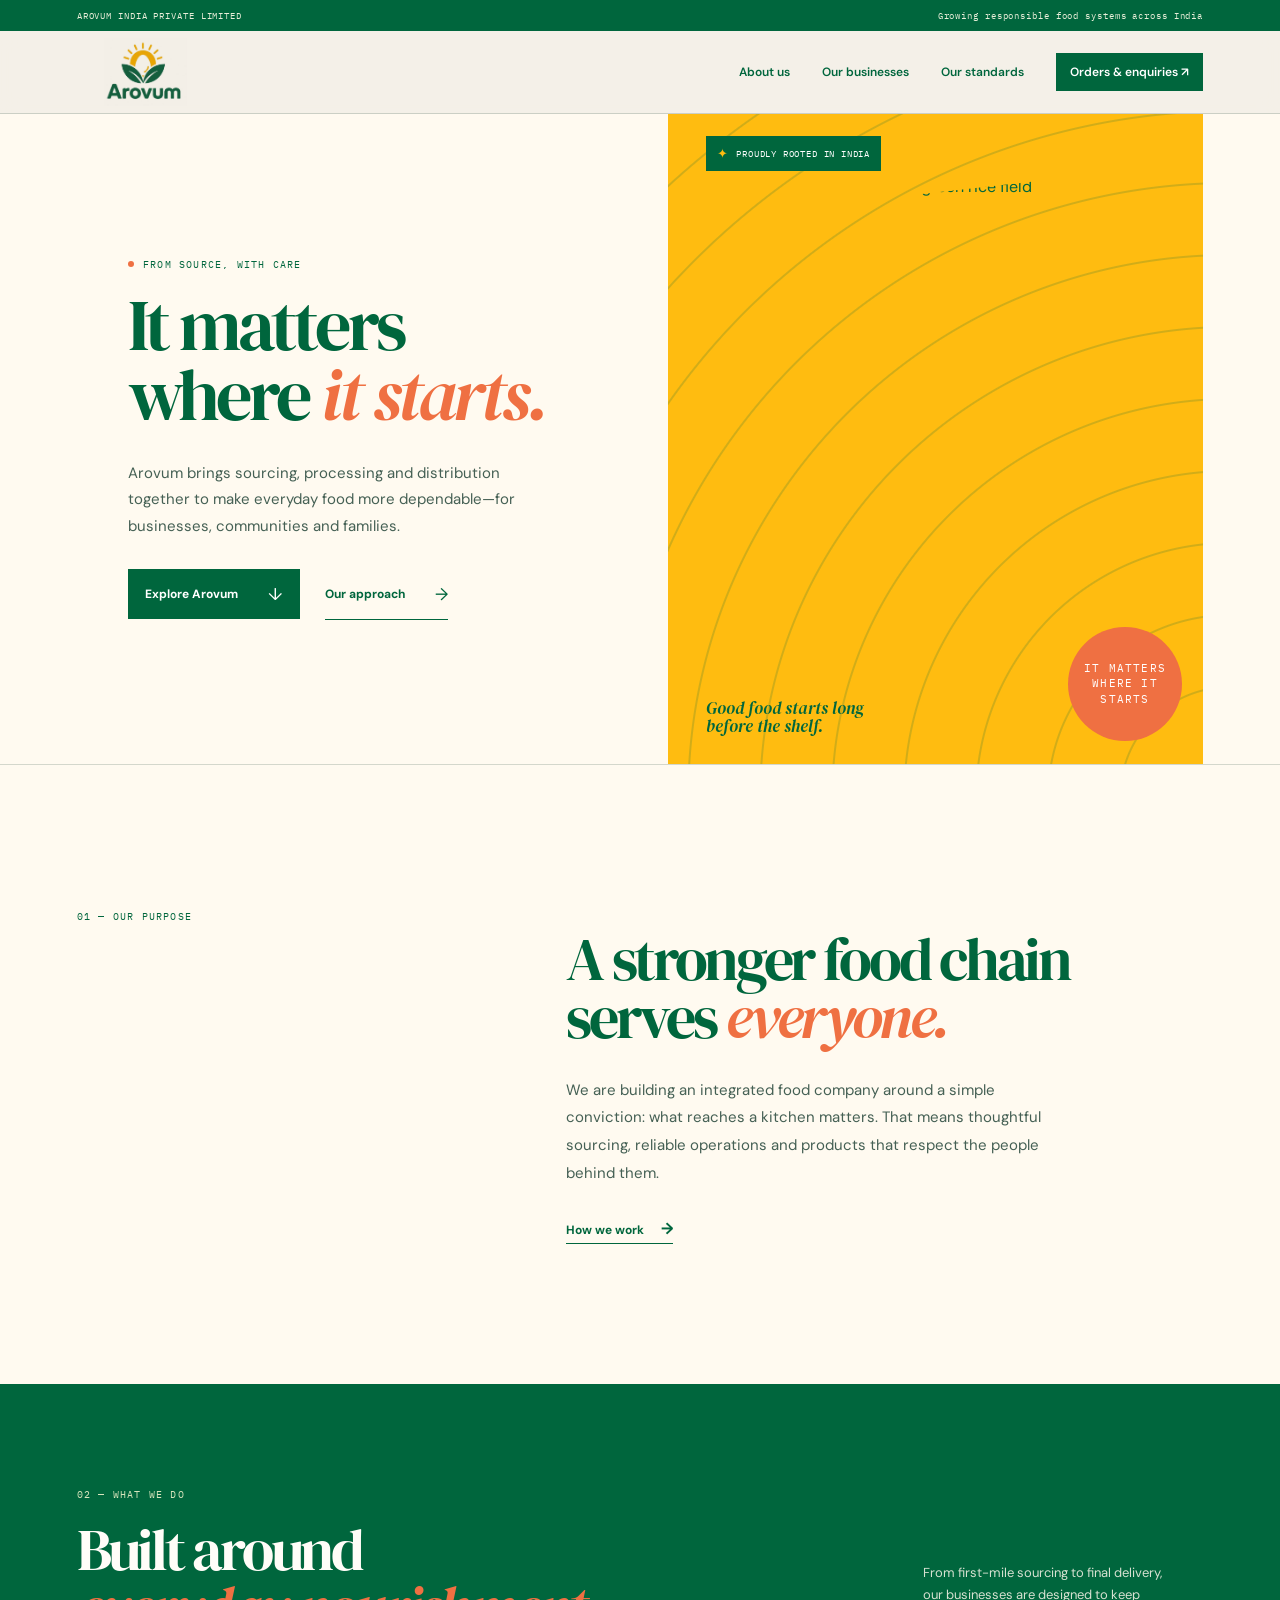
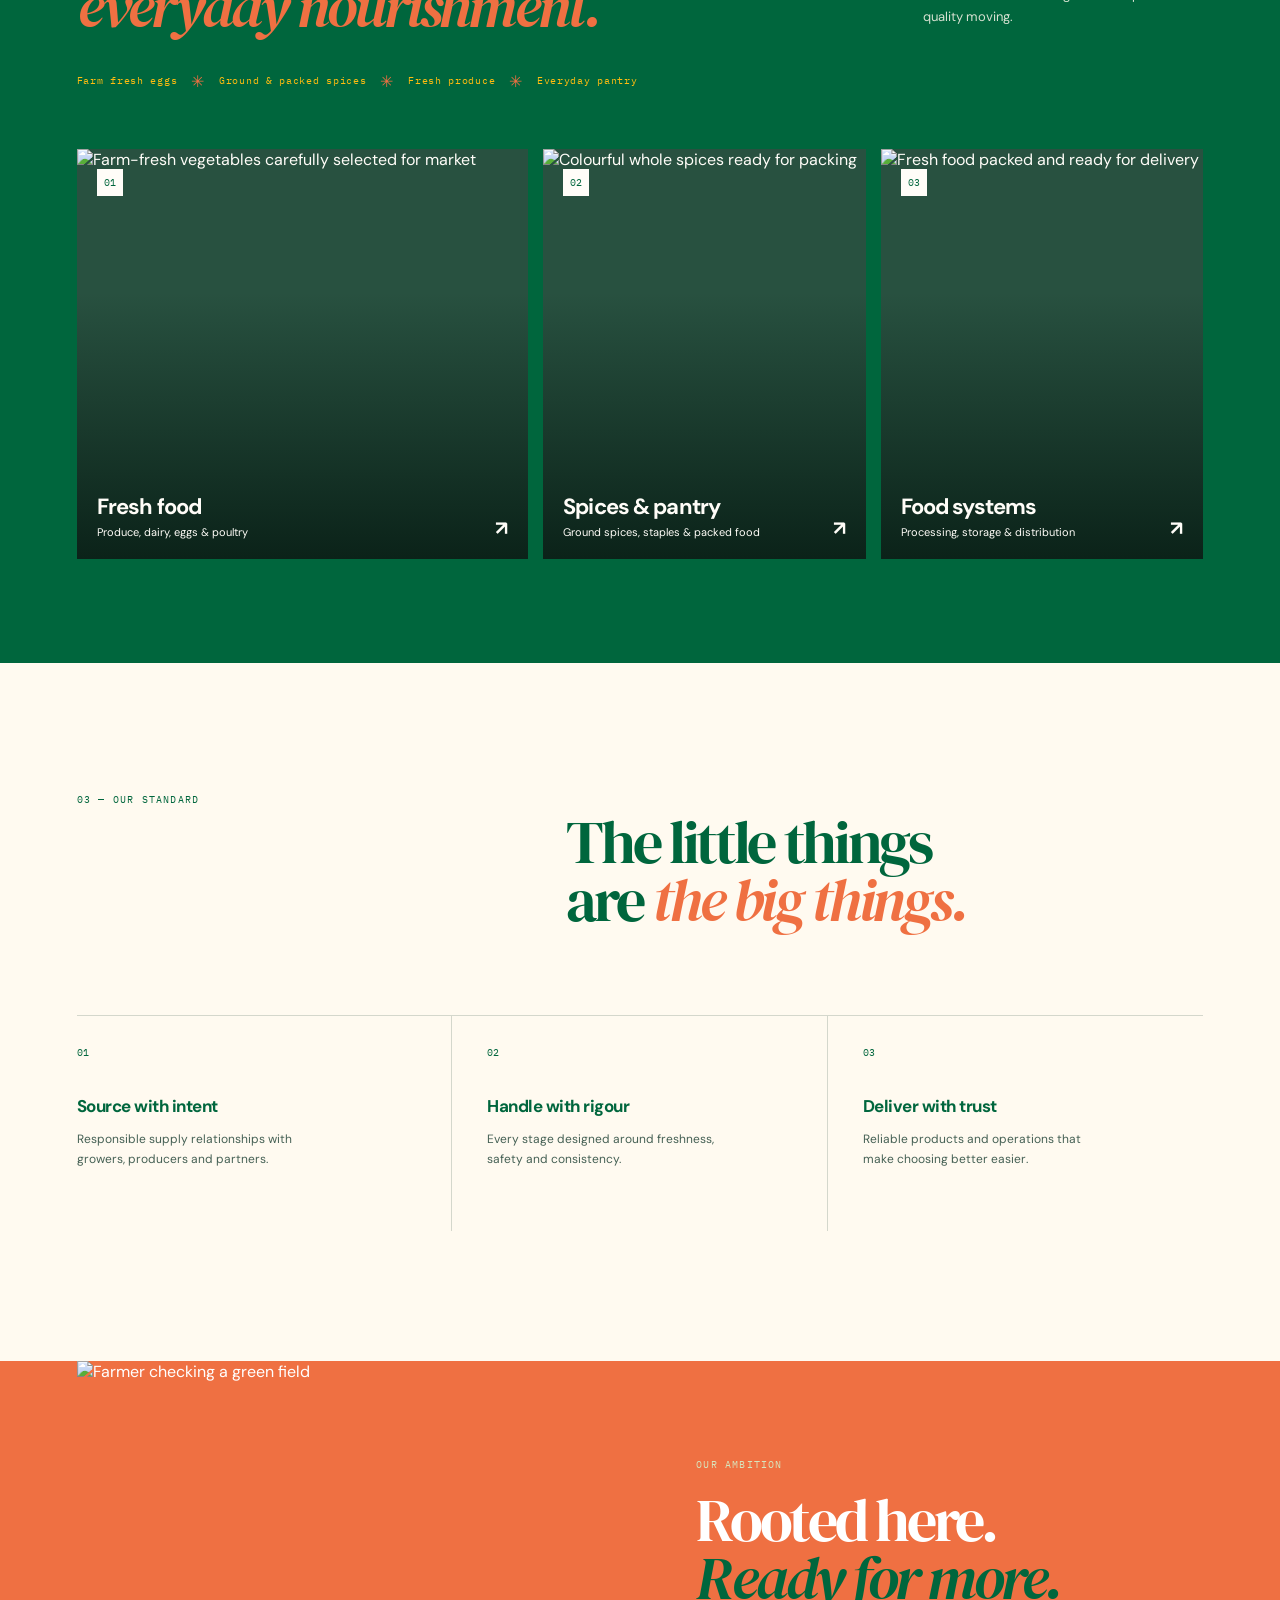
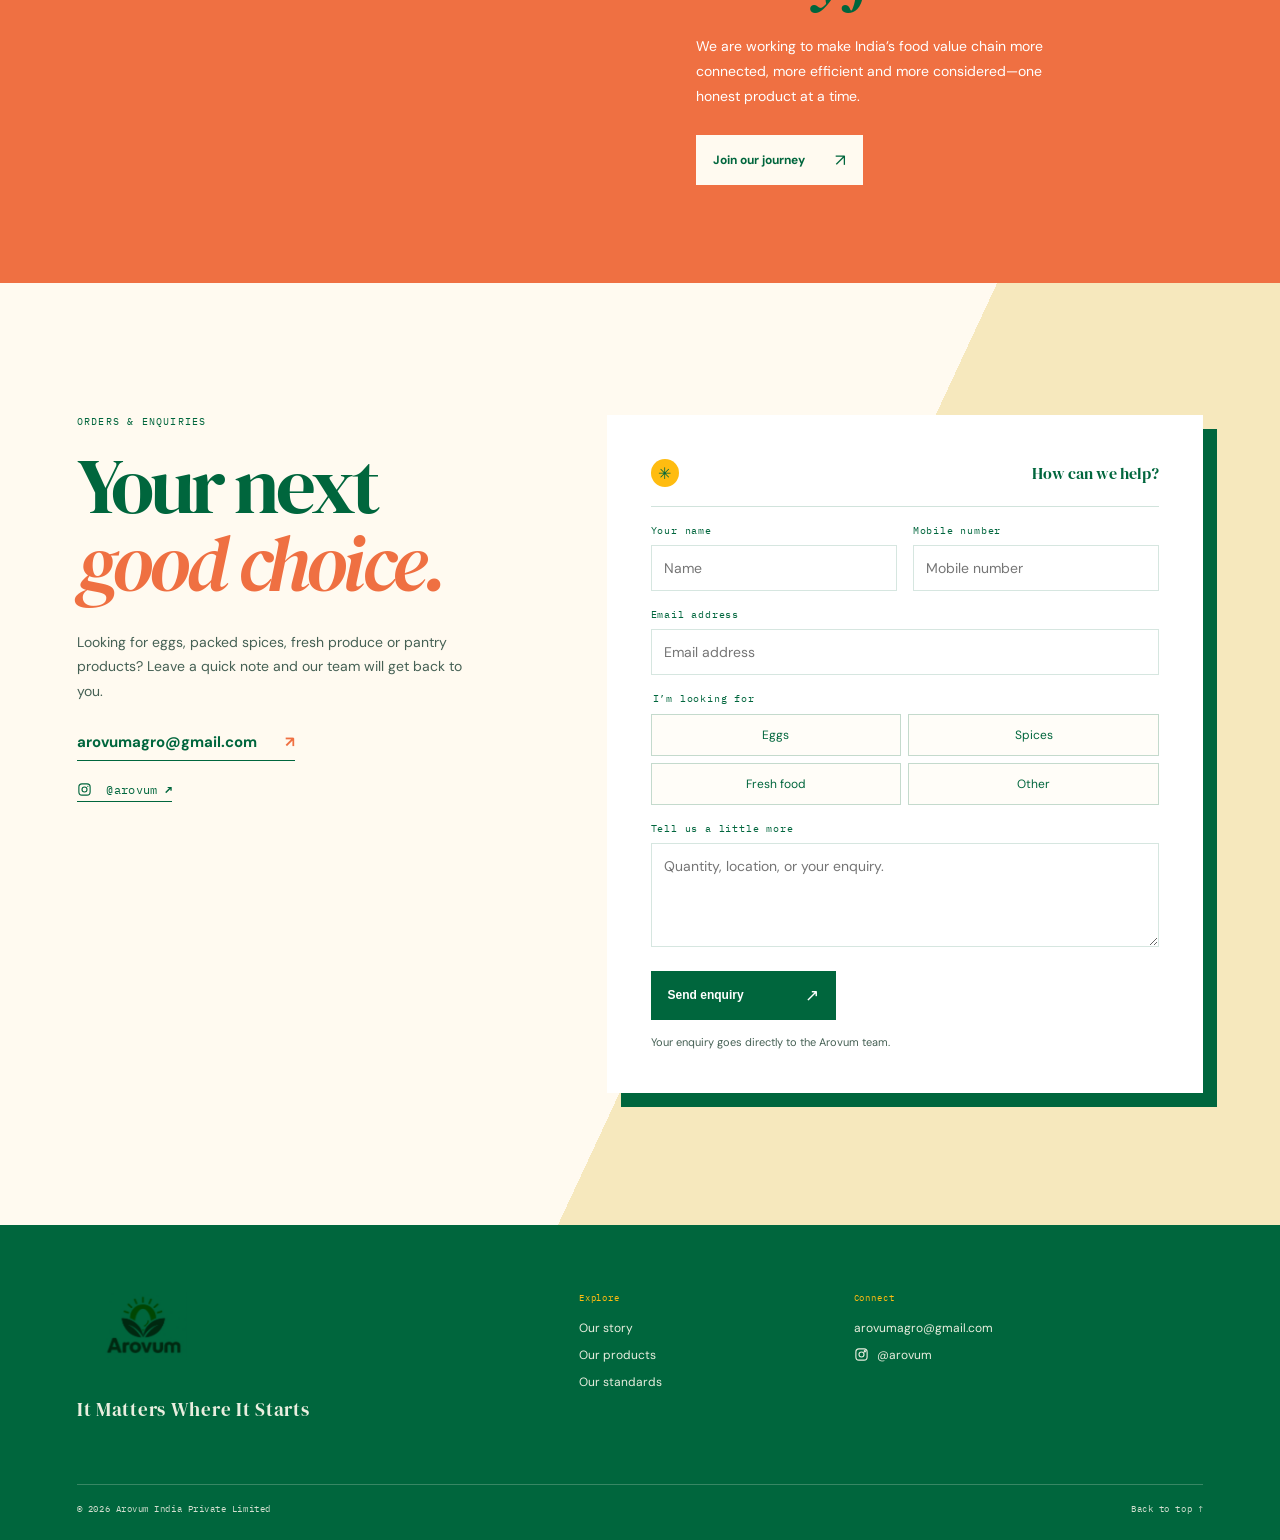
==== index.html @ 87e49982 "first commit -- new chnages" ====
<!doctype html>
<html lang="en">
<head>
  <meta charset="UTF-8" />
  <meta name="viewport" content="width=device-width, initial-scale=1" />
  <meta name="theme-color" content="#12372a" />
  <meta name="description" content="Arovum India builds dependable farm-to-market food systems for modern India." />
  <title>Arovum India Private Limited | From source, with care.</title>
  <link rel="preconnect" href="https://fonts.googleapis.com" /><link rel="preconnect" href="https://fonts.gstatic.com" crossorigin />
  <link href="https://fonts.googleapis.com/css2?family=DM+Sans:wght@400;500;600;700&family=DM+Serif+Display:ital@0;1&family=IBM+Plex+Mono:wght@400;500&display=swap" rel="stylesheet" />
  <link rel="stylesheet" href="assets/css/main.css" />
  <link rel="stylesheet" href="assets/css/brand.css" />
  <link rel="stylesheet" href="assets/css/motion.css" />
  <link rel="stylesheet" href="assets/css/contact.css" />
  <script type="module" src="assets/js/main.js"></script>
</head>
<body>
  <a class="skip-link" href="#main-content">Skip to content</a>
  <div class="utility"><div class="shell"><span>AROVUM INDIA PRIVATE LIMITED</span><span>Growing responsible food systems across India</span></div></div>
  <header class="header"><div class="shell header-inner">
    <a class="logo logo-image" href="#home" aria-label="Arovum India home"><img src="assets/images/arovum-logo.jpeg" alt="Arovum" /></a>
    <button class="menu" type="button" aria-expanded="false" aria-controls="navigation" data-menu><b></b><b></b><span class="sr-only">Open menu</span></button>
    <nav id="navigation" data-nav aria-label="Main navigation"><a href="#about">About us</a><a href="#businesses">Our businesses</a><a href="#standards">Our standards</a><a class="nav-cta" href="#contact">Orders &amp; enquiries ↗</a></nav>
  </div></header>
  <main id="main-content">
    <section class="hero" id="home"><div class="shell hero-grid">
      <div class="hero-copy"><p class="eyebrow"><i></i>FROM SOURCE, WITH CARE</p><h1>It matters<br>where <em>it starts.</em></h1><p class="lead">Arovum brings sourcing, processing and distribution together to make everyday food more dependable—for businesses, communities and families.</p><div class="actions"><a class="btn btn-solid" href="#businesses">Explore Arovum <span>↓</span></a><a class="btn btn-link" href="#about">Our approach <span>→</span></a></div></div>
      <div class="hero-art"><div class="hero-image"><img src="https://images.unsplash.com/photo-1627475320102-d73fcb4eb427?auto=format&fit=crop&w=1200&q=85" alt="Indian farmer standing in a green rice field" fetchpriority="high"></div><div class="origin-badge"><span>✦</span> PROUDLY ROOTED IN INDIA</div><div class="stamp">IT MATTERS<br>WHERE IT<br>STARTS</div><p>Good food starts long before the shelf.</p></div>
    </div></section>
    <section class="intro" id="about"><div class="shell split"><p class="label">01 — OUR PURPOSE</p><div><h2>A stronger food chain<br>serves <em>everyone.</em></h2><p>We are building an integrated food company around a simple conviction: what reaches a kitchen matters. That means thoughtful sourcing, reliable operations and products that respect the people behind them.</p><a class="arrow" href="#standards">How we work <span>→</span></a></div></div></section>
    <section class="businesses" id="businesses"><div class="shell"><div class="heading" data-reveal><div><p class="label light">02 — WHAT WE DO</p><h2>Built around<br><em>everyday nourishment.</em></h2></div><p>From first-mile sourcing to final delivery, our businesses are designed to keep quality moving.</p></div><div class="product-ribbon" data-reveal><span>Farm fresh eggs</span><i>✳</i><span>Ground &amp; packed spices</span><i>✳</i><span>Fresh produce</span><i>✳</i><span>Everyday pantry</span></div><div class="cards">
      <article class="card card-wide" data-reveal><img src="https://images.unsplash.com/photo-1488459716781-31db52582fe9?auto=format&fit=crop&w=1300&q=85" alt="Farm-fresh vegetables carefully selected for market" loading="lazy"><div><small>01</small><h3>Fresh food</h3><p>Produce, dairy, eggs &amp; poultry</p><b>↗</b></div></article>
      <article class="card" data-reveal><img src="https://images.unsplash.com/photo-1596040033229-a9821ebd058d?auto=format&fit=crop&w=900&q=85" alt="Colourful whole spices ready for packing" loading="lazy"><div><small>02</small><h3>Spices &amp; pantry</h3><p>Ground spices, staples &amp; packed food</p><b>↗</b></div></article>
      <article class="card" data-reveal><img src="https://images.unsplash.com/photo-1515003197210-e0cd71810b5f?auto=format&fit=crop&w=900&q=85" alt="Fresh food packed and ready for delivery" loading="lazy"><div><small>03</small><h3>Food systems</h3><p>Processing, storage &amp; distribution</p><b>↗</b></div></article>
    </div></div></section>
    <section class="standards" id="standards"><div class="shell"><div class="split"><p class="label">03 — OUR STANDARD</p><h2>The little things<br>are <em>the big things.</em></h2></div><div class="standard-list"><article><small>01</small><h3>Source with intent</h3><p>Responsible supply relationships with growers, producers and partners.</p></article><article><small>02</small><h3>Handle with rigour</h3><p>Every stage designed around freshness, safety and consistency.</p></article><article><small>03</small><h3>Deliver with trust</h3><p>Reliable products and operations that make choosing better easier.</p></article></div></div></section>
    <section class="impact"><div class="shell impact-grid"><div class="impact-image"><img src="https://images.unsplash.com/photo-1471193945509-9ad0617afabf?auto=format&fit=crop&w=1200&q=85" alt="Farmer checking a green field" loading="lazy"></div><div><p class="label light">OUR AMBITION</p><h2>Rooted here.<br><em>Ready for more.</em></h2><p>We are working to make India’s food value chain more connected, more efficient and more considered—one honest product at a time.</p><a class="btn cream" href="#contact">Join our journey <span>↗</span></a></div></div></section>
    <section class="contact" id="contact"><div class="shell contact-grid"><div class="contact-copy" data-reveal><p class="label">ORDERS &amp; ENQUIRIES</p><h2>Your next<br><em>good choice.</em></h2><p>Looking for eggs, packed spices, fresh produce or pantry products? Leave a quick note and our team will get back to you.</p><a class="contact-detail" href="mailto:arovumagro@gmail.com">arovumagro@gmail.com <span>↗</span></a><p class="social-link"><a href="https://instagram.com/arovum" target="_blank" rel="noreferrer" aria-label="Follow Arovum on Instagram"><svg viewBox="0 0 24 24" aria-hidden="true"><rect x="3" y="3" width="18" height="18" rx="5"></rect><circle cx="12" cy="12" r="4"></circle><circle class="instagram-dot" cx="17.3" cy="6.8" r="1"></circle></svg> @arovum <b>↗</b></a></p></div><form class="contact-form" action="https://formsubmit.co/arovumagro@gmail.com" method="POST" data-reveal><input type="hidden" name="_subject" value="New Arovum website enquiry"><input type="hidden" name="_template" value="table"><input type="hidden" name="_captcha" value="false"><div class="form-intro"><span>✳</span><p>How can we help?</p></div><div class="form-row"><label>Your name<input name="name" autocomplete="name" required placeholder="Name"></label><label>Mobile number<input name="phone" type="tel" autocomplete="tel" required placeholder="Mobile number"></label></div><label>Email address<input name="email" type="email" autocomplete="email" required placeholder="Email address"></label><fieldset><legend>I’m looking for</legend><div class="product-options"><label><input type="radio" name="product" value="Farm fresh eggs" required><span>Eggs</span></label><label><input type="radio" name="product" value="Packed spices"><span>Spices</span></label><label><input type="radio" name="product" value="Fresh produce"><span>Fresh food</span></label><label><input type="radio" name="product" value="Other"><span>Other</span></label></div></fieldset><label>Tell us a little more<textarea name="message" required placeholder="Quantity, location, or your enquiry."></textarea></label><button class="btn btn-solid" type="submit">Send enquiry <span>↗</span></button><p class="form-note">Your enquiry goes directly to the Arovum team.</p></form></div></section>
  </main>
  <footer><div class="shell footer-top"><div><a class="logo logo-image" href="#home" aria-label="Arovum India home"><img src="assets/images/arovum-logo.jpeg" alt="Arovum" /></a><p>It Matters Where It Starts</p></div><div class="footer-links"><span>Explore</span><a href="#about">Our story</a><a href="#businesses">Our products</a><a href="#standards">Our standards</a></div><div class="footer-links"><span>Connect</span><a href="mailto:arovumagro@gmail.com">arovumagro@gmail.com</a><a class="footer-instagram" href="https://instagram.com/arovum" target="_blank" rel="noreferrer" aria-label="Arovum on Instagram"><svg viewBox="0 0 24 24" aria-hidden="true"><rect x="3" y="3" width="18" height="18" rx="5"></rect><circle cx="12" cy="12" r="4"></circle><circle cx="17.3" cy="6.8" r="1"></circle></svg> @arovum</a></div></div><div class="shell footer-bottom"><span>© <span data-year></span> Arovum India Private Limited</span><a href="#home">Back to top ↑</a></div></footer>
</body></html>
---- assets/css/main.css ----
:root{--forest:#12372a;--paper:#f4f0e7;--white:#fffdf8;--leaf:#d7e548;--coral:#f06e45;--muted:#4d665c;--line:rgba(18,55,42,.18);--sans:'DM Sans',Arial,sans-serif;--serif:'DM Serif Display',Georgia,serif;--mono:'IBM Plex Mono',monospace}*{box-sizing:border-box}html{scroll-behavior:smooth}body{margin:0;background:var(--paper);color:var(--forest);font-family:var(--sans)}img{display:block;width:100%;height:100%;object-fit:cover}a{color:inherit}.shell{width:min(1200px,88vw);margin:auto}.sr-only{position:absolute;width:1px;height:1px;clip:rect(0,0,0,0);overflow:hidden}.skip-link{position:fixed;top:10px;left:10px;background:var(--leaf);z-index:20;padding:11px;transform:translateY(-160%)}.skip-link:focus{transform:none}.utility{height:31px;background:var(--forest);color:#e8eed9;font:9px var(--mono);letter-spacing:.1em}.utility .shell{height:100%;display:flex;justify-content:space-between;align-items:center}.header{height:83px;border-bottom:1px solid var(--line);background:rgba(244,240,231,.94);position:sticky;top:0;z-index:10;backdrop-filter:blur(10px)}.header-inner{height:100%;display:flex;align-items:center;justify-content:space-between}.logo{font-size:28px;font-weight:700;text-decoration:none;letter-spacing:-1.7px;display:flex;align-items:center;gap:6px}.logo i{font:26px var(--serif);font-style:normal;letter-spacing:-4px;width:29px;height:29px;display:grid;place-items:center;padding-right:5px;background:var(--leaf);border-radius:50%}nav{display:flex;align-items:center;gap:32px;font-size:12px;font-weight:600}nav a{text-decoration:none}nav a:hover{color:var(--coral)}.nav-cta{background:var(--forest);color:#fff;padding:11px 14px}.nav-cta:hover{color:#fff;background:#275244}.menu{display:none}.hero{border-bottom:1px solid var(--line);overflow:hidden}.hero-grid{min-height:650px;display:grid;grid-template-columns:1.05fr .95fr}.hero-copy{align-self:center;padding:55px 20px 55px 4vw}.eyebrow,.label{font:10px var(--mono);letter-spacing:.12em;margin:0}.eyebrow i{display:inline-block;background:var(--coral);width:6px;height:6px;border-radius:50%;margin:0 9px 1px 0}h1,h2{font:clamp(49px,5.6vw,78px)/.97 var(--serif);letter-spacing:-.055em;margin:20px 0 0}h1 em,h2 em{font-style:italic;color:var(--coral)}.lead{max-width:430px;color:var(--muted);line-height:1.75;font-size:15px;margin:30px 0}.actions{display:flex;align-items:center;gap:25px}.btn{display:inline-flex;gap:30px;align-items:center;padding:14px 17px;font-size:12px;font-weight:700;text-decoration:none}.btn span{font-size:17px;font-weight:400}.btn-solid{color:#fff;background:var(--forest)}.btn-link{padding-inline:0;border-bottom:1px solid}.hero-art{background:var(--leaf);min-height:650px;position:relative}.hero-image{position:absolute;top:62px;bottom:58px;left:7%;width:75%;clip-path:polygon(0 8%,94% 0,100% 90%,11% 100%)}.hero-art>p{position:absolute;bottom:28px;left:7%;width:180px;margin:0;font:italic 17px/1.1 var(--serif)}.stamp{position:absolute;right:4%;bottom:23px;width:114px;height:114px;border-radius:50%;background:var(--coral);color:#fff;display:grid;place-items:center;text-align:center;font:11px/1.4 var(--mono);letter-spacing:.11em}.intro{padding:145px 0}.split{display:grid;grid-template-columns:1fr 1.45fr;gap:50px}.split h2{font-size:clamp(42px,4.7vw,65px)}.intro .split>div>p{max-width:500px;color:var(--muted);font-size:15px;line-height:1.85;margin:30px 0}.arrow{font-size:12px;font-weight:700;text-decoration:none;border-bottom:1px solid;padding-bottom:5px}.arrow span{margin-left:14px;font-size:16px}.businesses{padding:104px 0;background:var(--forest);color:var(--white)}.heading{display:flex;justify-content:space-between;align-items:end}.light{color:#d7e5bd}.heading h2{font-size:clamp(42px,4.6vw,64px)}.heading>p{max-width:255px;margin:0 2vw 7px 0;font-size:13px;line-height:1.7;color:#d6e1d1}.cards{display:grid;grid-template-columns:1.4fr 1fr 1fr;gap:15px;margin-top:58px}.card{height:410px;position:relative;overflow:hidden;background:#285140}.card:after{content:'';position:absolute;inset:0;background:linear-gradient(180deg,transparent 35%,rgba(5,25,17,.83))}.card img{transition:transform .55s}.card:hover img{transform:scale(1.06)}.card>div{position:absolute;inset:0;z-index:1;padding:20px;display:flex;flex-direction:column}.card small{background:var(--white);color:var(--forest);padding:7px;width:max-content;font:10px var(--mono)}.card h3{margin:auto 0 4px;font-size:22px;letter-spacing:-.04em}.card p{margin:0;font-size:11px}.card b{position:absolute;right:20px;bottom:18px;font-size:20px}.standards{padding:130px 0}.standard-list{display:grid;grid-template-columns:repeat(3,1fr);margin-top:85px;border-top:1px solid var(--line)}.standard-list article{padding:24px 35px 15px 0;min-height:215px;border-right:1px solid var(--line)}.standard-list article+article{padding-left:35px}.standard-list article:last-child{border:0}.standard-list small{font:10px var(--mono)}.standard-list h3{font-size:17px;letter-spacing:-.03em;margin:34px 0 10px}.standard-list p{max-width:250px;font-size:12px;line-height:1.7;color:var(--muted)}.impact{background:var(--coral);color:#fff}.impact-grid{min-height:522px;display:grid;grid-template-columns:1fr 1fr}.impact-image{min-height:522px}.impact-grid>div:last-child{align-self:center;padding:70px 10%}.impact h2{font-size:clamp(43px,4.7vw,65px)}.impact h2 em{color:var(--forest)}.impact-grid>div:last-child>p:not(.label){font-size:14px;line-height:1.8;max-width:370px;margin:26px 0}.cream{background:var(--paper);color:var(--forest)}.contact{padding:128px 0 122px}.contact h2{font-size:clamp(52px,6.2vw,86px)}.contact>a{display:inline-flex;gap:42px;margin-top:42px;padding:14px 0 10px;border-bottom:1px solid;text-decoration:none;font-size:18px;font-weight:600}.contact>a span{color:var(--coral)}footer{padding:50px 0;background:var(--forest);color:#e9eedf}footer .shell{display:grid;grid-template-columns:1fr 1fr 1fr;align-items:end}footer p{margin:0;font:18px var(--serif)}footer .logo{color:#e9eedf}footer>div>div{display:flex;flex-direction:column;gap:14px;text-align:right;font:9px var(--mono);letter-spacing:.08em}footer a{text-decoration:none}@media(max-width:760px){.shell{width:min(100% - 40px,600px)}.utility .shell span:last-child{display:none}.header{height:70px}.menu{display:flex;width:38px;height:38px;flex-direction:column;justify-content:center;gap:6px;border:0;background:none}.menu b{width:21px;height:1px;background:var(--forest)}nav{display:none}nav.open{display:flex;position:absolute;top:70px;left:0;right:0;padding:24px 20px 29px;background:var(--paper);border-bottom:1px solid var(--line);align-items:flex-start;flex-direction:column;gap:22px}.hero-grid{display:block;min-height:0}.hero-copy{padding:70px 0 60px}.hero-art{min-height:440px;margin:0 calc((100vw - 100%)/-2)}.hero-image{top:42px;bottom:44px;left:13%;width:72%}.hero-art>p{left:8%;bottom:20px}.stamp{right:7%;bottom:20px;width:98px;height:98px;font-size:9px}.intro,.standards{padding:85px 0}.split{display:block}.split>.label{display:block;margin-bottom:45px}.heading{display:block}.heading>p{margin:26px 0 0}.businesses{padding:76px 0}.cards{display:block;margin-top:43px}.card{height:340px;margin-bottom:14px}.standard-list{display:block;margin-top:58px}.standard-list article,.standard-list article+article{min-height:0;padding:23px 0;border-right:0;border-bottom:1px solid var(--line)}.standard-list h3{margin:20px 0 8px}.impact-grid{display:block}.impact-image{min-height:330px}.impact-grid>div:last-child{padding:64px 0 70px}.contact{padding:85px 0}.contact>a{font-size:15px;gap:20px}footer .shell{display:block}footer p{margin:25px 0}footer>div>div{text-align:left}}
---- assets/css/brand.css ----
/* Brand-specific overrides: uses the supplied Arovum logo without changing its artwork. */
:root {
  --forest: #00663d;
  --leaf: #ffbc10;
  --paper: #fffaf0;
  --coral: #ef7042;
  --muted: #456054;
}
.logo-image {
  width: 138px;
  height: 68px;
  display: block;
  overflow: hidden;
}

.logo-image img {
  width: 100%;
  height: 100%;
  object-fit: contain;
  mix-blend-mode: multiply;
}

.social-link {
  margin: 21px 0 0;
  font: 12px var(--mono);
  letter-spacing: .03em;
}

.social-link a { text-decoration: none; border-bottom: 1px solid currentColor; padding-bottom: 4px; }
.social-link svg, .footer-instagram svg { width: 15px; height: 15px; fill: none; stroke: currentColor; stroke-width: 1.8; vertical-align: -3px; margin-right: 7px; }
.social-link .instagram-dot { fill: currentColor; stroke: none; }

.product-ribbon { display: flex; align-items: center; flex-wrap: wrap; gap: 14px; margin-top: 36px; color: var(--leaf); font: 10px var(--mono); letter-spacing: .07em; }
.product-ribbon i { color: var(--coral); font-style: normal; font-size: 16px; }

.hero-art::before {
  content: '';
  position: absolute;
  inset: 0;
  opacity: .18;
  background: repeating-radial-gradient(circle at 105% 105%, transparent 0 36px, var(--forest) 37px 38px, transparent 39px 72px);
}

.hero-art > * { position: absolute; }

.origin-badge {
  z-index: 2;
  top: 22px;
  left: 7%;
  display: inline-flex;
  align-items: center;
  gap: 8px;
  padding: 9px 11px;
  background: var(--forest);
  color: #fff;
  font: 9px var(--mono);
  letter-spacing: .09em;
}

.origin-badge span { color: var(--leaf); font-size: 13px; }

.contact-grid {
  display: grid;
  grid-template-columns: .95fr 1.05fr;
  gap: clamp(42px, 8vw, 120px);
  align-items: start;
}

.contact-copy > p:not(.label):not(.social-link) {
  max-width: 390px;
  margin: 28px 0;
  color: var(--muted);
  line-height: 1.75;
  font-size: 14px;
}

.contact-detail {
  display: inline-flex;
  gap: 28px;
  padding-bottom: 8px;
  border-bottom: 1px solid var(--forest);
  text-decoration: none;
  font-size: 15px;
  font-weight: 700;
}

.contact-detail span { color: var(--coral); }

.contact-form {
  display: grid;
  gap: 18px;
  padding: clamp(24px, 4vw, 42px);
  background: #fff;
  border: 1px solid rgba(0, 102, 61, .16);
  box-shadow: 12px 12px 0 var(--leaf);
}

.form-intro { display: flex; align-items: center; justify-content: space-between; border-bottom: 1px solid rgba(0, 102, 61, .18); padding-bottom: 15px; }
.form-intro span { display: grid; place-items: center; width: 28px; height: 28px; border-radius: 50%; background: var(--leaf); font: 10px var(--mono); }
.form-intro p { margin: 0; font: 16px var(--serif); }

.form-row { display: grid; grid-template-columns: 1fr 1fr; gap: 16px; }

.contact-form label {
  display: grid;
  gap: 8px;
  color: var(--forest);
  font: 10px var(--mono);
  letter-spacing: .08em;
}

.contact-form input, .contact-form select, .contact-form textarea {
  width: 100%;
  appearance: none;
  border: 1px solid rgba(0, 102, 61, .23);
  border-radius: 0;
  padding: 13px 12px;
  background: #fffdf8;
  color: var(--forest);
  font: 14px var(--sans);
}

.contact-form textarea { resize: vertical; min-height: 104px; }
.contact-form input:focus, .contact-form select:focus, .contact-form textarea:focus { outline: 2px solid var(--leaf); outline-offset: 1px; }
.contact-form .btn { justify-content: space-between; width: max-content; border: 0; cursor: pointer; margin-top: 3px; }
.form-status { min-height: 17px; margin: 0; color: var(--forest); font-size: 12px; }

.contact-form fieldset { margin: 0; padding: 0; border: 0; }
.contact-form legend { margin-bottom: 9px; color: var(--forest); font: 10px var(--mono); letter-spacing: .08em; }
.product-options { display: grid; grid-template-columns: repeat(2, 1fr); gap: 8px; }
.product-options label { position: relative; display: block; cursor: pointer; }
.product-options input { position: absolute; opacity: 0; pointer-events: none; }
.product-options span { display: block; padding: 11px 10px; border: 1px solid rgba(0, 102, 61, .23); background: #fffdf8; font: 12px var(--sans); letter-spacing: 0; transition: background .2s, color .2s, border-color .2s; }
.product-options input:checked + span { border-color: var(--forest); background: var(--forest); color: #fff; }
.product-options input:focus-visible + span { outline: 2px solid var(--leaf); outline-offset: 1px; }

@media (max-width: 760px) {
  .logo-image { width: 112px; height: 57px; }
  .origin-badge { top: 15px; left: 8%; font-size: 8px; }
  .contact-grid { display: block; }
  .contact-form { margin-top: 44px; box-shadow: 7px 7px 0 var(--leaf); }
  .form-row { grid-template-columns: 1fr; }
  .product-options { grid-template-columns: 1fr; }
}
---- assets/css/motion.css ----
/* Progressive enhancement only: content stays visible if JavaScript is unavailable. */
@media (prefers-reduced-motion: no-preference) {
  .js [data-reveal] { opacity: 0; transform: translateY(20px); transition: opacity .65s ease, transform .65s cubic-bezier(.2,.7,.2,1); }
  .js [data-reveal].is-visible { opacity: 1; transform: translateY(0); }
  .js .hero-copy { animation: hero-enter .7s .1s both cubic-bezier(.2,.7,.2,1); }
  .js .hero-art { animation: hero-enter .8s .2s both cubic-bezier(.2,.7,.2,1); }
  .js .stamp { animation: stamp-in .7s .75s both cubic-bezier(.2,.7,.2,1); }
  .btn { transition: transform .2s ease, background-color .2s ease; }
  .btn:hover { transform: translateY(-2px); }
  .card { transition: transform .3s ease; }
  .card:hover { transform: translateY(-5px); }
  @keyframes hero-enter { from { opacity: 0; transform: translateY(25px); } to { opacity: 1; transform: translateY(0); } }
  @keyframes stamp-in { from { opacity: 0; transform: scale(.7) rotate(-18deg); } to { opacity: 1; transform: scale(1) rotate(0); } }
}
---- assets/css/contact.css ----
/* Conversion and footer components kept separately for easy future replacement. */
.contact { padding: 132px 0; background: linear-gradient(115deg, var(--paper) 0 58%, #f6e8bd 58% 100%); }
.contact-grid { grid-template-columns: .82fr 1.18fr; gap: clamp(54px, 9vw, 135px); }
.contact-form { gap: 17px; padding: clamp(24px, 4vw, 44px); border: 0; box-shadow: 14px 14px 0 var(--forest); }
.contact-form .form-intro { padding-bottom: 19px; }
.contact-form .form-intro span { background: var(--leaf); font-size: 16px; }
.contact-form input, .contact-form select, .contact-form textarea { background: #fff; border-color: rgba(0, 102, 61, .16); }
.contact-form .product-options { gap: 7px; }
.contact-form .product-options span { text-align: center; padding: 12px 9px; }
.contact-form .btn { margin-top: 7px; min-width: 185px; }
.form-note { margin: -2px 0 0; color: var(--muted); font-size: 11px; }

footer { padding: 67px 0 26px; }
footer .footer-top { display: grid; grid-template-columns: 1.35fr .7fr 1fr; gap: 30px; align-items: start; }
footer .footer-top > div:first-child { text-align: left; }
footer .footer-top > div > p { margin: 22px 0 0; color: #e9eedf; font: 19px var(--serif); }
footer .footer-links { display: flex; flex-direction: column; gap: 11px; text-align: left; font: 12px var(--sans); letter-spacing: 0; }
footer .footer-links > span { margin-bottom: 6px; color: var(--leaf); font: 9px var(--mono); letter-spacing: .1em; }
footer .footer-bottom { display: flex; justify-content: space-between; margin-top: 62px; padding-top: 18px; border-top: 1px solid rgba(233,238,223,.24); color: #d4dfd0; font: 9px var(--mono); letter-spacing: .06em; }
footer .footer-bottom a { text-decoration: none; }
.footer-instagram svg { margin-right: 5px; }

@media (max-width: 760px) {
  .contact { padding: 84px 0; background: var(--paper); }
  .contact-form { box-shadow: 8px 8px 0 var(--forest); }
  footer .footer-top { display: grid; grid-template-columns: 1fr 1fr; gap: 36px 20px; }
  footer .footer-top > div:first-child { grid-column: 1 / -1; }
  footer .footer-bottom { display: flex; margin-top: 42px; }
}
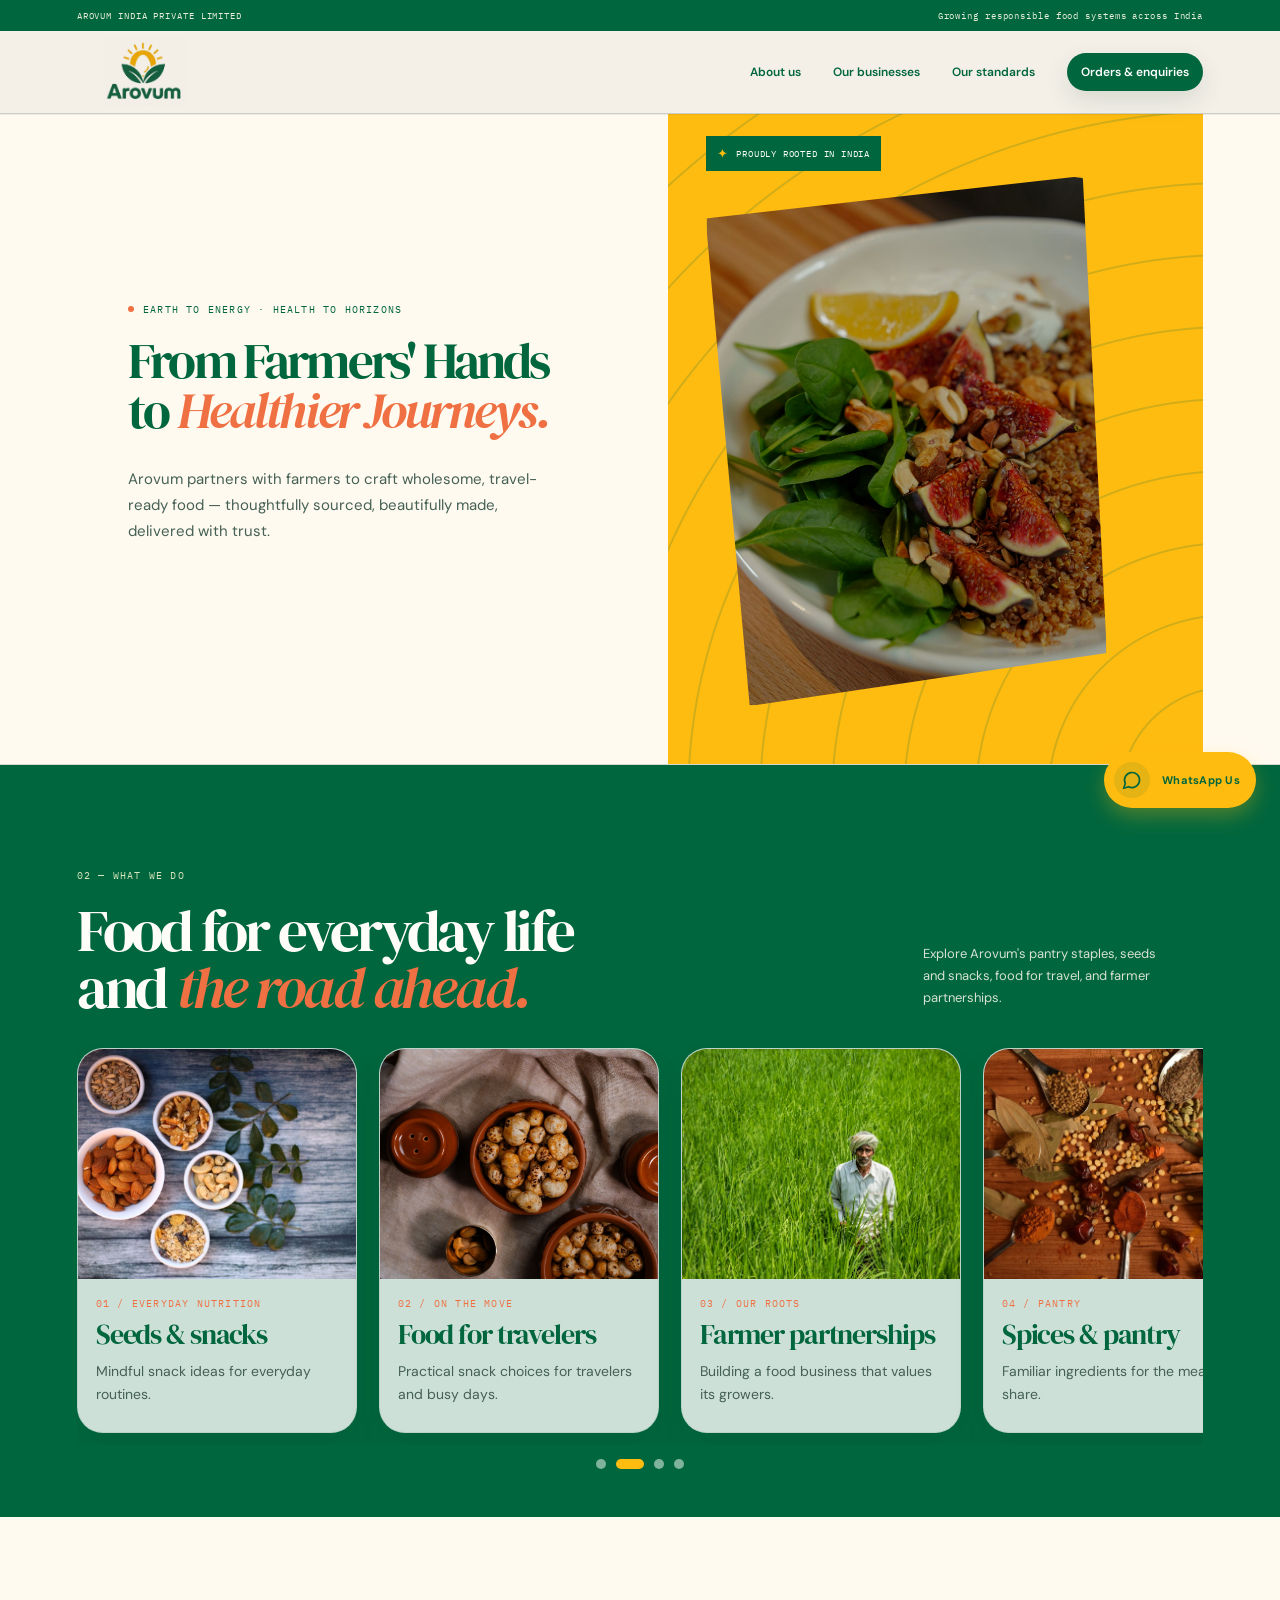
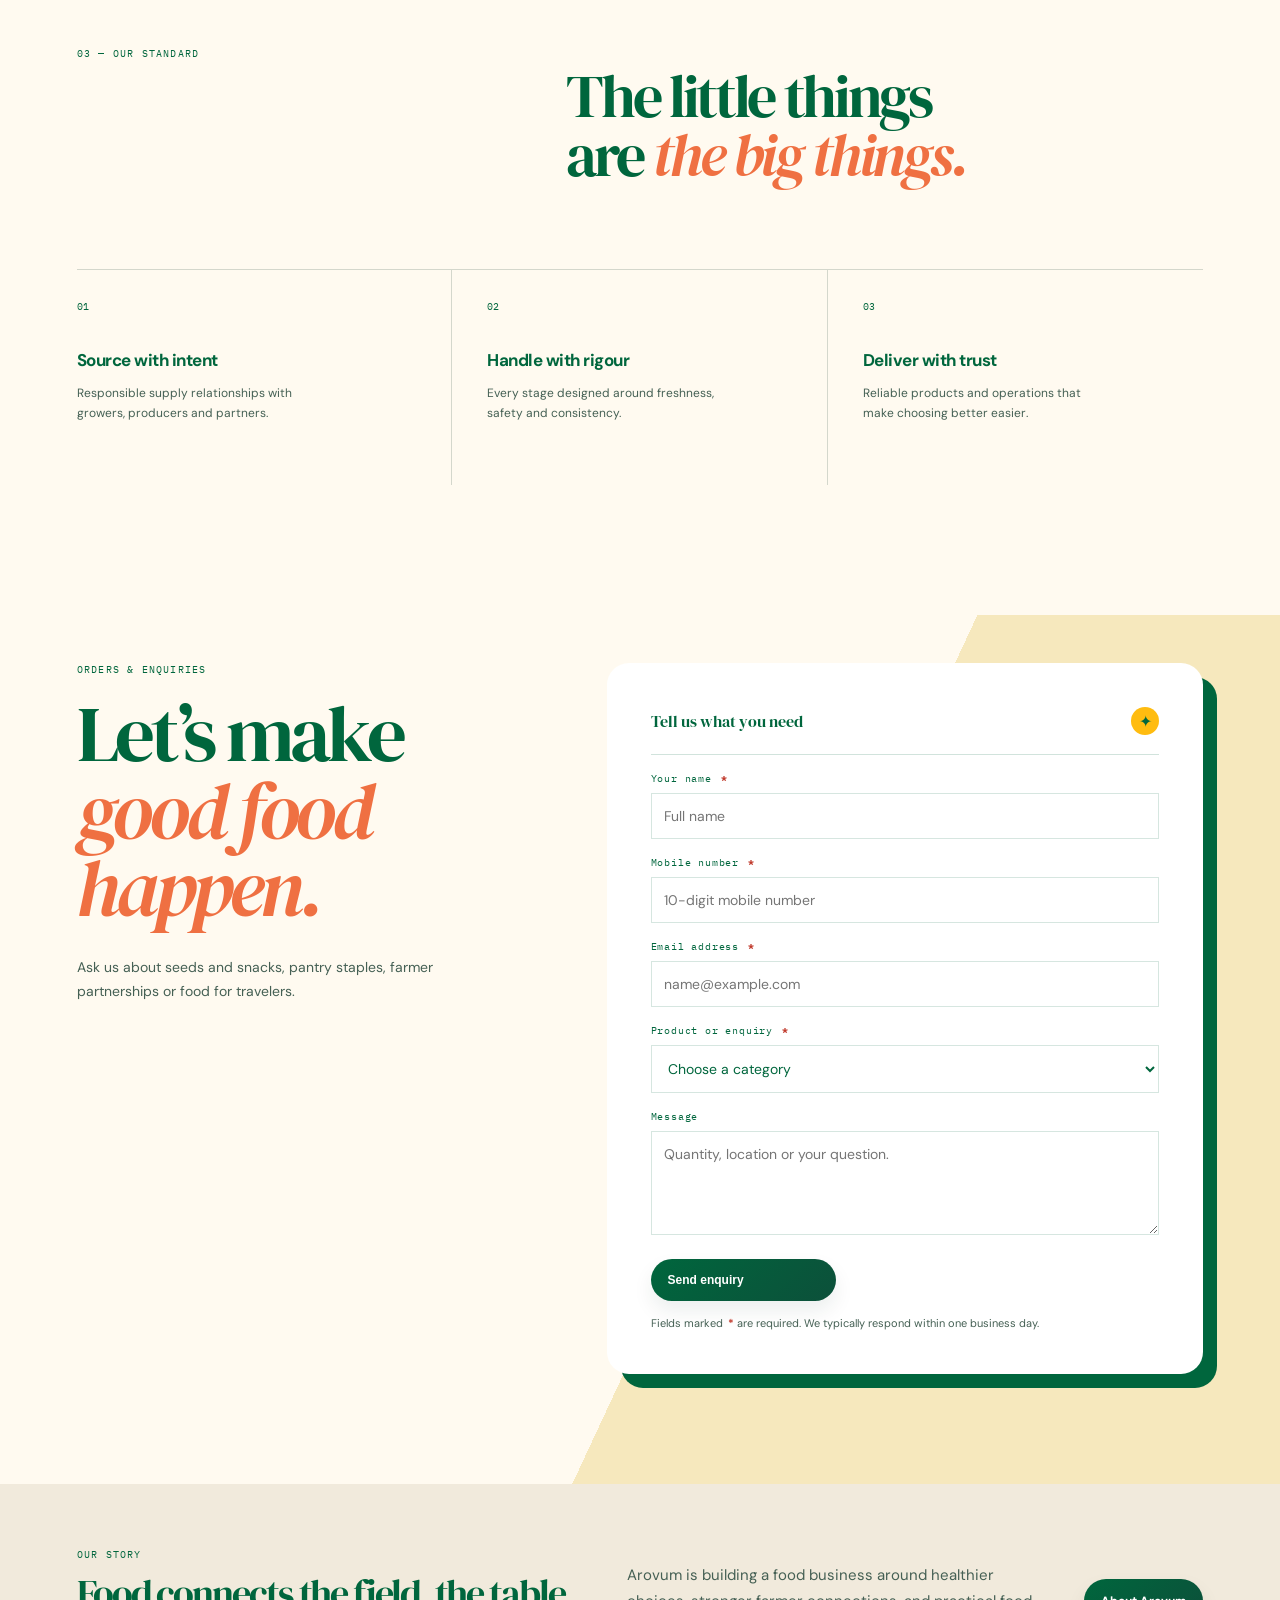
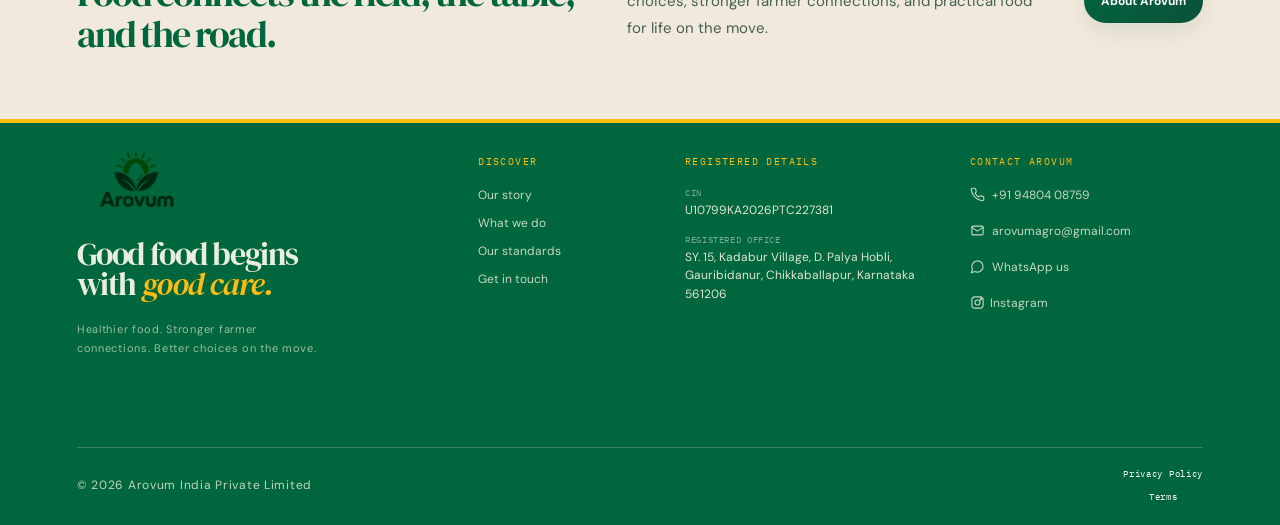
==== commit 6e76730c: "new changes 1.0.0" ====
--- a/index.html
+++ b/index.html
@@ -4,15 +4,19 @@
   <meta charset="UTF-8" />
   <meta name="viewport" content="width=device-width, initial-scale=1" />
   <meta name="theme-color" content="#12372a" />
-  <meta name="description" content="Arovum India builds dependable farm-to-market food systems for modern India." />
+  <meta name="description" content="Arovum India puts healthier lives first, builds farmer partnerships and creates practical food choices for travelers." />
+  <meta http-equiv="Cache-Control" content="no-cache, no-store, must-revalidate" />
+  <meta http-equiv="Pragma" content="no-cache" />
+  <meta http-equiv="Expires" content="0" />
   <title>Arovum India Private Limited | From source, with care.</title>
   <link rel="preconnect" href="https://fonts.googleapis.com" /><link rel="preconnect" href="https://fonts.gstatic.com" crossorigin />
   <link href="https://fonts.googleapis.com/css2?family=DM+Sans:wght@400;500;600;700&family=DM+Serif+Display:ital@0;1&family=IBM+Plex+Mono:wght@400;500&display=swap" rel="stylesheet" />
-  <link rel="stylesheet" href="assets/css/main.css" />
-  <link rel="stylesheet" href="assets/css/brand.css" />
-  <link rel="stylesheet" href="assets/css/motion.css" />
-  <link rel="stylesheet" href="assets/css/contact.css" />
-  <script type="module" src="assets/js/main.js"></script>
+  <link rel="stylesheet" href="assets/css/main.css?v=11" />
+  <link rel="stylesheet" href="assets/css/brand.css?v=19" />
+  <link rel="stylesheet" href="assets/css/motion.css?v=7" />
+  <link rel="stylesheet" href="assets/css/contact.css?v=9" />
+  <link rel="stylesheet" href="assets/css/about.css?v=7" />
+  <script defer src="assets/js/main.js?v=13"></script>
 </head>
 <body>
   <a class="skip-link" href="#main-content">Skip to content</a>
@@ -20,22 +24,85 @@
   <header class="header"><div class="shell header-inner">
     <a class="logo logo-image" href="#home" aria-label="Arovum India home"><img src="assets/images/arovum-logo.jpeg" alt="Arovum" /></a>
     <button class="menu" type="button" aria-expanded="false" aria-controls="navigation" data-menu><b></b><b></b><span class="sr-only">Open menu</span></button>
-    <nav id="navigation" data-nav aria-label="Main navigation"><a href="#about">About us</a><a href="#businesses">Our businesses</a><a href="#standards">Our standards</a><a class="nav-cta" href="#contact">Orders &amp; enquiries ↗</a></nav>
+    <nav id="navigation" data-nav aria-label="Main navigation"><a href="about.html">About us</a><a href="#businesses">Our businesses</a><a href="#standards">Our standards</a><a class="nav-cta" href="#contact">Orders &amp; enquiries</a></nav>
   </div></header>
   <main id="main-content">
     <section class="hero" id="home"><div class="shell hero-grid">
-      <div class="hero-copy"><p class="eyebrow"><i></i>FROM SOURCE, WITH CARE</p><h1>It matters<br>where <em>it starts.</em></h1><p class="lead">Arovum brings sourcing, processing and distribution together to make everyday food more dependable—for businesses, communities and families.</p><div class="actions"><a class="btn btn-solid" href="#businesses">Explore Arovum <span>↓</span></a><a class="btn btn-link" href="#about">Our approach <span>→</span></a></div></div>
-      <div class="hero-art"><div class="hero-image"><img src="https://images.unsplash.com/photo-1627475320102-d73fcb4eb427?auto=format&fit=crop&w=1200&q=85" alt="Indian farmer standing in a green rice field" fetchpriority="high"></div><div class="origin-badge"><span>✦</span> PROUDLY ROOTED IN INDIA</div><div class="stamp">IT MATTERS<br>WHERE IT<br>STARTS</div><p>Good food starts long before the shelf.</p></div>
+      <div class="hero-copy"><p class="eyebrow"><i></i>EARTH TO ENERGY · HEALTH TO HORIZONS</p><h1>From Farmers' Hands<br>to <em>Healthier Journeys.</em></h1><p class="lead">Arovum partners with farmers to craft wholesome, travel-ready food — thoughtfully sourced, beautifully made, delivered with trust.</p></div>
+      <div class="hero-art"><div class="hero-image"><img src="assets/images/home-quinoa-seed-salad-pexels.jpg" alt="Quinoa salad bowl with spinach, fresh figs, nuts, and seeds" fetchpriority="high"></div><div class="origin-badge"><span>✦</span> PROUDLY ROOTED IN INDIA</div></div>
     </div></section>
-    <section class="intro" id="about"><div class="shell split"><p class="label">01 — OUR PURPOSE</p><div><h2>A stronger food chain<br>serves <em>everyone.</em></h2><p>We are building an integrated food company around a simple conviction: what reaches a kitchen matters. That means thoughtful sourcing, reliable operations and products that respect the people behind them.</p><a class="arrow" href="#standards">How we work <span>→</span></a></div></div></section>
-    <section class="businesses" id="businesses"><div class="shell"><div class="heading" data-reveal><div><p class="label light">02 — WHAT WE DO</p><h2>Built around<br><em>everyday nourishment.</em></h2></div><p>From first-mile sourcing to final delivery, our businesses are designed to keep quality moving.</p></div><div class="product-ribbon" data-reveal><span>Farm fresh eggs</span><i>✳</i><span>Ground &amp; packed spices</span><i>✳</i><span>Fresh produce</span><i>✳</i><span>Everyday pantry</span></div><div class="cards">
-      <article class="card card-wide" data-reveal><img src="https://images.unsplash.com/photo-1488459716781-31db52582fe9?auto=format&fit=crop&w=1300&q=85" alt="Farm-fresh vegetables carefully selected for market" loading="lazy"><div><small>01</small><h3>Fresh food</h3><p>Produce, dairy, eggs &amp; poultry</p><b>↗</b></div></article>
-      <article class="card" data-reveal><img src="https://images.unsplash.com/photo-1596040033229-a9821ebd058d?auto=format&fit=crop&w=900&q=85" alt="Colourful whole spices ready for packing" loading="lazy"><div><small>02</small><h3>Spices &amp; pantry</h3><p>Ground spices, staples &amp; packed food</p><b>↗</b></div></article>
-      <article class="card" data-reveal><img src="https://images.unsplash.com/photo-1515003197210-e0cd71810b5f?auto=format&fit=crop&w=900&q=85" alt="Fresh food packed and ready for delivery" loading="lazy"><div><small>03</small><h3>Food systems</h3><p>Processing, storage &amp; distribution</p><b>↗</b></div></article>
+    <section class="businesses" id="businesses"><div class="shell"><div class="heading" data-reveal><div><p class="label light">02 — WHAT WE DO</p><h2>Food for everyday life<br>and <em>the road ahead.</em></h2></div><p>Explore Arovum's pantry staples, seeds and snacks, food for travel, and farmer partnerships.</p></div><div class="product-carousel" data-product-carousel data-reveal>
+      <div class="carousel-track" aria-label="Arovum food categories" tabindex="0">
+        <article class="product-card" tabindex="0" aria-label="Seeds and nutritious snacks details">
+          <div class="product-card-inner">
+            <div class="product-card-face product-card-front"><img src="assets/images/products/daily-seed-mix.jpg" alt="Mixed nuts and seeds for a daily snack" loading="lazy"><div class="product-card-copy"><small>01 / EVERYDAY NUTRITION</small><h3>Seeds &amp; snacks</h3><p>Mindful snack ideas for everyday routines.</p></div></div>
+            <div class="product-card-face product-card-back"><div class="product-card-copy"><small>01 / EVERYDAY NUTRITION</small><h3>Seeds &amp; snacks</h3><p>Seed-based snacks for simple everyday moments: breakfast, a work break or something to carry along.</p><ul><li>Seeds and snack mixes</li><li>Easy to enjoy through the day</li><li>Ask us about ingredients and packs</li></ul></div></div>
+          </div>
+        </article>
+        <article class="product-card" tabindex="0" aria-label="Food for travelers details">
+          <div class="product-card-inner">
+            <div class="product-card-face product-card-front"><img src="assets/images/products/daily-makhana.jpg" alt="A light, crisp snack ready for travelers" loading="lazy"><div class="product-card-copy"><small>02 / ON THE MOVE</small><h3>Food for travelers</h3><p>Practical snack choices for travelers and busy days.</p></div></div>
+            <div class="product-card-face product-card-back"><div class="product-card-copy"><small>02 / ON THE MOVE</small><h3>Food for travelers</h3><p>Travel changes when and where people eat. We are building convenient snack options suited to commutes, road trips and days away from home.</p><ul><li>Easy to carry</li><li>Made for travelers</li><li>Ask about available packs</li></ul></div></div>
+          </div>
+        </article>
+        <article class="product-card" tabindex="0" aria-label="Farmer partnerships details">
+          <div class="product-card-inner">
+            <div class="product-card-face product-card-front"><img src="assets/images/farmer-field.jpg" alt="Farmer standing among green crops in a field" loading="lazy"><div class="product-card-copy"><small>03 / OUR ROOTS</small><h3>Farmer partnerships</h3><p>Building a food business that values its growers.</p></div></div>
+            <div class="product-card-face product-card-back"><div class="product-card-copy"><small>03 / OUR ROOTS</small><h3>Farmer partnerships</h3><p>Farmers are essential to a stronger food system. Arovum aims to build lasting sourcing relationships that create value across the chain.</p><ul><li>Long-term relationships</li><li>Responsible sourcing</li><li>More value for growers</li></ul></div></div>
+          </div>
+        </article>
+        <article class="product-card" tabindex="0" aria-label="Spices and pantry details">
+          <div class="product-card-inner">
+            <div class="product-card-face product-card-front"><img src="assets/images/products/indian-spices.jpg" alt="Indian spices arranged in colorful piles" loading="lazy"><div class="product-card-copy"><small>04 / PANTRY</small><h3>Spices &amp; pantry</h3><p>Familiar ingredients for the meals we share.</p></div></div>
+            <div class="product-card-face product-card-back"><div class="product-card-copy"><small>04 / PANTRY</small><h3>Spices &amp; pantry</h3><p>Everyday cooking starts with ingredients people know and use. Arovum's pantry range brings spices and staples together for home kitchens and food businesses.</p><ul><li>Spices</li><li>Pantry staples</li><li>Everyday cooking</li></ul></div></div>
+          </div>
+        </article>
+      </div>
+      <div class="carousel-navigation" role="group" aria-label="Choose a food category"></div>
     </div></div></section>
     <section class="standards" id="standards"><div class="shell"><div class="split"><p class="label">03 — OUR STANDARD</p><h2>The little things<br>are <em>the big things.</em></h2></div><div class="standard-list"><article><small>01</small><h3>Source with intent</h3><p>Responsible supply relationships with growers, producers and partners.</p></article><article><small>02</small><h3>Handle with rigour</h3><p>Every stage designed around freshness, safety and consistency.</p></article><article><small>03</small><h3>Deliver with trust</h3><p>Reliable products and operations that make choosing better easier.</p></article></div></div></section>
-    <section class="impact"><div class="shell impact-grid"><div class="impact-image"><img src="https://images.unsplash.com/photo-1471193945509-9ad0617afabf?auto=format&fit=crop&w=1200&q=85" alt="Farmer checking a green field" loading="lazy"></div><div><p class="label light">OUR AMBITION</p><h2>Rooted here.<br><em>Ready for more.</em></h2><p>We are working to make India’s food value chain more connected, more efficient and more considered—one honest product at a time.</p><a class="btn cream" href="#contact">Join our journey <span>↗</span></a></div></div></section>
-    <section class="contact" id="contact"><div class="shell contact-grid"><div class="contact-copy" data-reveal><p class="label">ORDERS &amp; ENQUIRIES</p><h2>Your next<br><em>good choice.</em></h2><p>Looking for eggs, packed spices, fresh produce or pantry products? Leave a quick note and our team will get back to you.</p><a class="contact-detail" href="mailto:arovumagro@gmail.com">arovumagro@gmail.com <span>↗</span></a><p class="social-link"><a href="https://instagram.com/arovum" target="_blank" rel="noreferrer" aria-label="Follow Arovum on Instagram"><svg viewBox="0 0 24 24" aria-hidden="true"><rect x="3" y="3" width="18" height="18" rx="5"></rect><circle cx="12" cy="12" r="4"></circle><circle class="instagram-dot" cx="17.3" cy="6.8" r="1"></circle></svg> @arovum <b>↗</b></a></p></div><form class="contact-form" action="https://formsubmit.co/arovumagro@gmail.com" method="POST" data-reveal><input type="hidden" name="_subject" value="New Arovum website enquiry"><input type="hidden" name="_template" value="table"><input type="hidden" name="_captcha" value="false"><div class="form-intro"><span>✳</span><p>How can we help?</p></div><div class="form-row"><label>Your name<input name="name" autocomplete="name" required placeholder="Name"></label><label>Mobile number<input name="phone" type="tel" autocomplete="tel" required placeholder="Mobile number"></label></div><label>Email address<input name="email" type="email" autocomplete="email" required placeholder="Email address"></label><fieldset><legend>I’m looking for</legend><div class="product-options"><label><input type="radio" name="product" value="Farm fresh eggs" required><span>Eggs</span></label><label><input type="radio" name="product" value="Packed spices"><span>Spices</span></label><label><input type="radio" name="product" value="Fresh produce"><span>Fresh food</span></label><label><input type="radio" name="product" value="Other"><span>Other</span></label></div></fieldset><label>Tell us a little more<textarea name="message" required placeholder="Quantity, location, or your enquiry."></textarea></label><button class="btn btn-solid" type="submit">Send enquiry <span>↗</span></button><p class="form-note">Your enquiry goes directly to the Arovum team.</p></form></div></section>
+    <section class="contact" id="contact"><div class="shell contact-grid"><div class="contact-copy" data-reveal><p class="label">ORDERS &amp; ENQUIRIES</p><h2>Let’s make<br><em>good food happen.</em></h2><p>Ask us about seeds and snacks, pantry staples, farmer partnerships or food for travelers.</p></div><form class="contact-form" id="enquiry-form" action="https://api.web3forms.com/submit" method="POST" data-reveal>
+      <!-- Get a free access key from https://web3forms.com (sent to your email) and replace the value below -->
+      <input type="hidden" name="access_key" id="form-access-key" value="0243f424-dc21-46d3-a1d8-a61bd29842dc">
+      <input type="hidden" name="subject" value="New Enquiry from Arovum Website">
+      <input type="hidden" name="from_name" value="Arovum India Website">
+      <input type="text" name="_honey" style="display: none;" tabindex="-1" autocomplete="off">
+      <input type="checkbox" name="botcheck" class="hidden" style="display: none;">
+      <div class="form-intro"><p>Tell us what you need</p><span>✦</span></div>
+      <div id="form-status" class="form-status" role="alert" aria-live="polite"></div>
+      <label>Your name <span class="req" aria-hidden="true">*</span><input name="name" id="field-name" autocomplete="name" required placeholder="Full name"></label>
+      <label>Mobile number <span class="req" aria-hidden="true">*</span><input name="phone" id="field-phone" type="tel" autocomplete="tel" inputmode="tel" required placeholder="10-digit mobile number"></label>
+      <label>Email address <span class="req" aria-hidden="true">*</span><input name="email" id="field-email" type="email" autocomplete="email" required placeholder="name@example.com"></label>
+      <label>Product or enquiry <span class="req" aria-hidden="true">*</span>
+        <select name="product" id="field-product" required>
+          <option value="">Choose a category</option>
+          <option value="Seeds and snacks">Seeds &amp; snacks</option>
+          <option value="Food for travelers">Food for travelers</option>
+          <option value="Spices and pantry">Spices &amp; pantry</option>
+          <option value="Farmer partnerships">Farmer partnership</option>
+          <option value="Other">Something else</option>
+        </select>
+      </label>
+      <label>Message <textarea name="message" id="field-message" placeholder="Quantity, location or your question."></textarea></label>
+      <button class="btn btn-solid" id="submit-btn" type="submit">Send enquiry</button>
+      <p class="form-note">Fields marked <span class="req">*</span> are required. We typically respond within one business day.</p>
+    </form></div></section>
+    <section class="about-teaser" id="about"><div class="shell about-teaser-inner"><div><p class="label">OUR STORY</p><h2>Food connects the field, the table, and the road.</h2></div><p>Arovum is building a food business around healthier choices, stronger farmer connections, and practical food for life on the move.</p><a class="btn btn-solid" href="about.html">About Arovum</a></div></section>
   </main>
-  <footer><div class="shell footer-top"><div><a class="logo logo-image" href="#home" aria-label="Arovum India home"><img src="assets/images/arovum-logo.jpeg" alt="Arovum" /></a><p>It Matters Where It Starts</p></div><div class="footer-links"><span>Explore</span><a href="#about">Our story</a><a href="#businesses">Our products</a><a href="#standards">Our standards</a></div><div class="footer-links"><span>Connect</span><a href="mailto:arovumagro@gmail.com">arovumagro@gmail.com</a><a class="footer-instagram" href="https://instagram.com/arovum" target="_blank" rel="noreferrer" aria-label="Arovum on Instagram"><svg viewBox="0 0 24 24" aria-hidden="true"><rect x="3" y="3" width="18" height="18" rx="5"></rect><circle cx="12" cy="12" r="4"></circle><circle cx="17.3" cy="6.8" r="1"></circle></svg> @arovum</a></div></div><div class="shell footer-bottom"><span>© <span data-year></span> Arovum India Private Limited</span><a href="#home">Back to top ↑</a></div></footer>
+  <footer class="site-footer"><div class="shell footer-top"><div class="footer-brand"><a class="logo logo-image" href="#home" aria-label="Arovum India home"><img src="assets/images/arovum-logo.jpeg" alt="Arovum" /></a><p>Good food begins<br>with <em>good care.</em></p><span>Healthier food. Stronger farmer connections. Better choices on the move.</span></div><nav class="footer-links" aria-label="Footer navigation"><p class="footer-heading">Discover</p><a href="#about">Our story</a><a href="#businesses">What we do</a><a href="#standards">Our standards</a><a href="#contact">Get in touch</a></nav><div class="footer-links footer-company"><p class="footer-heading">Registered details</p><dl><div><dt>CIN</dt><dd>U10799KA2026PTC227381</dd></div><div><dt>Registered office</dt><dd>SY. 15, Kadabur Village, D. Palya Hobli, Gauribidanur, Chikkaballapur, Karnataka 561206</dd></div></dl></div><div class="footer-links footer-contact"><p class="footer-heading">Contact Arovum</p><a class="footer-phone" href="tel:+919480408759" aria-label="Call Arovum at +91 94804 08759"><svg viewBox="0 0 24 24" fill="none" stroke="currentColor" stroke-width="2" stroke-linecap="round" stroke-linejoin="round" aria-hidden="true"><path d="M22 16.92v3a2 2 0 0 1-2.18 2 19.79 19.79 0 0 1-8.63-3.07 19.5 19.5 0 0 1-6-6A19.79 19.79 0 0 1 2.12 4.2 2 2 0 0 1 4.11 2h3a2 2 0 0 1 2 1.72c.12.96.36 1.9.7 2.8a2 2 0 0 1-.45 2.11L8.09 9.91a16 16 0 0 0 6 6l1.27-1.27a2 2 0 0 1 2.11-.45c.9.34 1.84.58 2.8.7A2 2 0 0 1 22 16.92Z"></path></svg> +91 94804 08759</a><a class="footer-email" href="mailto:arovumagro@gmail.com" aria-label="Email Arovum"><svg viewBox="0 0 24 24" fill="none" stroke="currentColor" stroke-width="2" stroke-linecap="round" stroke-linejoin="round" aria-hidden="true"><rect x="3" y="5" width="18" height="14" rx="2"></rect><path d="m3 7 9 6 9-6"></path></svg> arovumagro@gmail.com</a><a class="footer-whatsapp" href="https://wa.me/919480408759?text=Hello%20Arovum%2C%20I%27d%20like%20to%20make%20an%20enquiry." aria-label="Message Arovum on WhatsApp"><svg viewBox="0 0 24 24" fill="none" stroke="currentColor" stroke-width="2" stroke-linecap="round" stroke-linejoin="round" aria-hidden="true"><path d="M7.9 20A9 9 0 1 0 4 16.1L2 22Z"></path></svg> WhatsApp us</a><a class="footer-instagram" href="https://instagram.com/arovum" target="_blank" rel="noopener noreferrer" aria-label="Follow Arovum on Instagram"><svg viewBox="0 0 24 24" aria-hidden="true"><rect x="3" y="3" width="18" height="18" rx="5"></rect><circle cx="12" cy="12" r="4"></circle><circle cx="17.3" cy="6.8" r="1"></circle></svg> Instagram</a></div>
+  </div><div class="shell footer-bottom"><span>© <span data-year></span> Arovum India Private Limited</span><div class="footer-meta"><a href="privacy.html">Privacy Policy</a><a href="terms.html">Terms</a></div></div></footer>
+  <a class="whatsapp-link" href="https://wa.me/919480408759?text=Hello%20Arovum%2C%20I%27d%20like%20to%20make%20an%20enquiry." aria-label="Message Arovum on WhatsApp">
+    <span class="whatsapp-icon"><svg viewBox="0 0 24 24" fill="none" stroke="currentColor" stroke-width="2" stroke-linecap="round" stroke-linejoin="round" aria-hidden="true"><path d="M7.9 20A9 9 0 1 0 4 16.1L2 22Z"></path></svg></span>
+    <span class="whatsapp-text">WhatsApp Us</span>
+  </a>
+<script>
+  (function () {
+    var form = document.getElementById('enquiry-form');
+    if (form) {
+      form.addEventListener('submit', function (e) {
+        if (!e.defaultPrevented) e.preventDefault();
+      });
+    }
+  })();
+</script>
 </body></html>
--- a/assets/css/main.css
+++ b/assets/css/main.css
@@ -1 +1 @@
-:root{--forest:#12372a;--paper:#f4f0e7;--white:#fffdf8;--leaf:#d7e548;--coral:#f06e45;--muted:#4d665c;--line:rgba(18,55,42,.18);--sans:'DM Sans',Arial,sans-serif;--serif:'DM Serif Display',Georgia,serif;--mono:'IBM Plex Mono',monospace}*{box-sizing:border-box}html{scroll-behavior:smooth}body{margin:0;background:var(--paper);color:var(--forest);font-family:var(--sans)}img{display:block;width:100%;height:100%;object-fit:cover}a{color:inherit}.shell{width:min(1200px,88vw);margin:auto}.sr-only{position:absolute;width:1px;height:1px;clip:rect(0,0,0,0);overflow:hidden}.skip-link{position:fixed;top:10px;left:10px;background:var(--leaf);z-index:20;padding:11px;transform:translateY(-160%)}.skip-link:focus{transform:none}.utility{height:31px;background:var(--forest);color:#e8eed9;font:9px var(--mono);letter-spacing:.1em}.utility .shell{height:100%;display:flex;justify-content:space-between;align-items:center}.header{height:83px;border-bottom:1px solid var(--line);background:rgba(244,240,231,.94);position:sticky;top:0;z-index:10;backdrop-filter:blur(10px)}.header-inner{height:100%;display:flex;align-items:center;justify-content:space-between}.logo{font-size:28px;font-weight:700;text-decoration:none;letter-spacing:-1.7px;display:flex;align-items:center;gap:6px}.logo i{font:26px var(--serif);font-style:normal;letter-spacing:-4px;width:29px;height:29px;display:grid;place-items:center;padding-right:5px;background:var(--leaf);border-radius:50%}nav{display:flex;align-items:center;gap:32px;font-size:12px;font-weight:600}nav a{text-decoration:none}nav a:hover{color:var(--coral)}.nav-cta{background:var(--forest);color:#fff;padding:11px 14px}.nav-cta:hover{color:#fff;background:#275244}.menu{display:none}.hero{border-bottom:1px solid var(--line);overflow:hidden}.hero-grid{min-height:650px;display:grid;grid-template-columns:1.05fr .95fr}.hero-copy{align-self:center;padding:55px 20px 55px 4vw}.eyebrow,.label{font:10px var(--mono);letter-spacing:.12em;margin:0}.eyebrow i{display:inline-block;background:var(--coral);width:6px;height:6px;border-radius:50%;margin:0 9px 1px 0}h1,h2{font:clamp(49px,5.6vw,78px)/.97 var(--serif);letter-spacing:-.055em;margin:20px 0 0}h1 em,h2 em{font-style:italic;color:var(--coral)}.lead{max-width:430px;color:var(--muted);line-height:1.75;font-size:15px;margin:30px 0}.actions{display:flex;align-items:center;gap:25px}.btn{display:inline-flex;gap:30px;align-items:center;padding:14px 17px;font-size:12px;font-weight:700;text-decoration:none}.btn span{font-size:17px;font-weight:400}.btn-solid{color:#fff;background:var(--forest)}.btn-link{padding-inline:0;border-bottom:1px solid}.hero-art{background:var(--leaf);min-height:650px;position:relative}.hero-image{position:absolute;top:62px;bottom:58px;left:7%;width:75%;clip-path:polygon(0 8%,94% 0,100% 90%,11% 100%)}.hero-art>p{position:absolute;bottom:28px;left:7%;width:180px;margin:0;font:italic 17px/1.1 var(--serif)}.stamp{position:absolute;right:4%;bottom:23px;width:114px;height:114px;border-radius:50%;background:var(--coral);color:#fff;display:grid;place-items:center;text-align:center;font:11px/1.4 var(--mono);letter-spacing:.11em}.intro{padding:145px 0}.split{display:grid;grid-template-columns:1fr 1.45fr;gap:50px}.split h2{font-size:clamp(42px,4.7vw,65px)}.intro .split>div>p{max-width:500px;color:var(--muted);font-size:15px;line-height:1.85;margin:30px 0}.arrow{font-size:12px;font-weight:700;text-decoration:none;border-bottom:1px solid;padding-bottom:5px}.arrow span{margin-left:14px;font-size:16px}.businesses{padding:104px 0;background:var(--forest);color:var(--white)}.heading{display:flex;justify-content:space-between;align-items:end}.light{color:#d7e5bd}.heading h2{font-size:clamp(42px,4.6vw,64px)}.heading>p{max-width:255px;margin:0 2vw 7px 0;font-size:13px;line-height:1.7;color:#d6e1d1}.cards{display:grid;grid-template-columns:1.4fr 1fr 1fr;gap:15px;margin-top:58px}.card{height:410px;position:relative;overflow:hidden;background:#285140}.card:after{content:'';position:absolute;inset:0;background:linear-gradient(180deg,transparent 35%,rgba(5,25,17,.83))}.card img{transition:transform .55s}.card:hover img{transform:scale(1.06)}.card>div{position:absolute;inset:0;z-index:1;padding:20px;display:flex;flex-direction:column}.card small{background:var(--white);color:var(--forest);padding:7px;width:max-content;font:10px var(--mono)}.card h3{margin:auto 0 4px;font-size:22px;letter-spacing:-.04em}.card p{margin:0;font-size:11px}.card b{position:absolute;right:20px;bottom:18px;font-size:20px}.standards{padding:130px 0}.standard-list{display:grid;grid-template-columns:repeat(3,1fr);margin-top:85px;border-top:1px solid var(--line)}.standard-list article{padding:24px 35px 15px 0;min-height:215px;border-right:1px solid var(--line)}.standard-list article+article{padding-left:35px}.standard-list article:last-child{border:0}.standard-list small{font:10px var(--mono)}.standard-list h3{font-size:17px;letter-spacing:-.03em;margin:34px 0 10px}.standard-list p{max-width:250px;font-size:12px;line-height:1.7;color:var(--muted)}.impact{background:var(--coral);color:#fff}.impact-grid{min-height:522px;display:grid;grid-template-columns:1fr 1fr}.impact-image{min-height:522px}.impact-grid>div:last-child{align-self:center;padding:70px 10%}.impact h2{font-size:clamp(43px,4.7vw,65px)}.impact h2 em{color:var(--forest)}.impact-grid>div:last-child>p:not(.label){font-size:14px;line-height:1.8;max-width:370px;margin:26px 0}.cream{background:var(--paper);color:var(--forest)}.contact{padding:128px 0 122px}.contact h2{font-size:clamp(52px,6.2vw,86px)}.contact>a{display:inline-flex;gap:42px;margin-top:42px;padding:14px 0 10px;border-bottom:1px solid;text-decoration:none;font-size:18px;font-weight:600}.contact>a span{color:var(--coral)}footer{padding:50px 0;background:var(--forest);color:#e9eedf}footer .shell{display:grid;grid-template-columns:1fr 1fr 1fr;align-items:end}footer p{margin:0;font:18px var(--serif)}footer .logo{color:#e9eedf}footer>div>div{display:flex;flex-direction:column;gap:14px;text-align:right;font:9px var(--mono);letter-spacing:.08em}footer a{text-decoration:none}@media(max-width:760px){.shell{width:min(100% - 40px,600px)}.utility .shell span:last-child{display:none}.header{height:70px}.menu{display:flex;width:38px;height:38px;flex-direction:column;justify-content:center;gap:6px;border:0;background:none}.menu b{width:21px;height:1px;background:var(--forest)}nav{display:none}nav.open{display:flex;position:absolute;top:70px;left:0;right:0;padding:24px 20px 29px;background:var(--paper);border-bottom:1px solid var(--line);align-items:flex-start;flex-direction:column;gap:22px}.hero-grid{display:block;min-height:0}.hero-copy{padding:70px 0 60px}.hero-art{min-height:440px;margin:0 calc((100vw - 100%)/-2)}.hero-image{top:42px;bottom:44px;left:13%;width:72%}.hero-art>p{left:8%;bottom:20px}.stamp{right:7%;bottom:20px;width:98px;height:98px;font-size:9px}.intro,.standards{padding:85px 0}.split{display:block}.split>.label{display:block;margin-bottom:45px}.heading{display:block}.heading>p{margin:26px 0 0}.businesses{padding:76px 0}.cards{display:block;margin-top:43px}.card{height:340px;margin-bottom:14px}.standard-list{display:block;margin-top:58px}.standard-list article,.standard-list article+article{min-height:0;padding:23px 0;border-right:0;border-bottom:1px solid var(--line)}.standard-list h3{margin:20px 0 8px}.impact-grid{display:block}.impact-image{min-height:330px}.impact-grid>div:last-child{padding:64px 0 70px}.contact{padding:85px 0}.contact>a{font-size:15px;gap:20px}footer .shell{display:block}footer p{margin:25px 0}footer>div>div{text-align:left}}
+:root{--forest:#12372a;--paper:#f4f0e7;--white:#fffdf8;--leaf:#d7e548;--coral:#f06e45;--muted:#4d665c;--line:rgba(18,55,42,.18);--sans:'DM Sans',Arial,sans-serif;--serif:'DM Serif Display',Georgia,serif;--mono:'IBM Plex Mono',monospace}*{box-sizing:border-box}html{scroll-behavior:smooth}body{margin:0;background:var(--paper);color:var(--forest);font-family:var(--sans)}img{display:block;width:100%;height:100%;object-fit:cover}a{color:inherit}.shell{width:min(1200px,88vw);margin:auto}.sr-only{position:absolute;width:1px;height:1px;clip:rect(0,0,0,0);overflow:hidden}.skip-link{position:fixed;top:10px;left:10px;background:var(--leaf);z-index:20;padding:11px;transform:translateY(-160%)}.skip-link:focus{transform:none}.utility{height:31px;background:var(--forest);color:#e8eed9;font:9px var(--mono);letter-spacing:.1em}.utility .shell{height:100%;display:flex;justify-content:space-between;align-items:center}.header{height:83px;border-bottom:1px solid var(--line);background:rgba(244,240,231,.94);position:sticky;top:0;z-index:10;backdrop-filter:blur(10px)}.header-inner{height:100%;display:flex;align-items:center;justify-content:space-between}.logo{font-size:28px;font-weight:700;text-decoration:none;letter-spacing:-1.7px;display:flex;align-items:center;gap:6px}.logo i{font:26px var(--serif);font-style:normal;letter-spacing:-4px;width:29px;height:29px;display:grid;place-items:center;padding-right:5px;background:var(--leaf);border-radius:50%}nav{display:flex;align-items:center;gap:32px;font-size:12px;font-weight:600}nav a{text-decoration:none}nav a:hover{color:var(--coral)}.nav-cta{background:var(--forest);color:#fff;padding:11px 14px}.nav-cta:hover{color:#fff;background:#275244}.menu{display:none}.hero{border-bottom:1px solid var(--line);overflow:hidden}.hero-grid{min-height:650px;display:grid;grid-template-columns:1.05fr .95fr}.hero-copy{align-self:center;padding:55px 20px 55px 4vw}.eyebrow,.label{font:10px var(--mono);letter-spacing:.12em;margin:0}.eyebrow i{display:inline-block;background:var(--coral);width:6px;height:6px;border-radius:50%;margin:0 9px 1px 0}h1,h2{font:clamp(34px,4vw,52px)/.97 var(--serif);letter-spacing:-.055em;margin:20px 0 0}h1 em,h2 em{font-style:italic;color:var(--coral)}.lead{max-width:430px;color:var(--muted);line-height:1.75;font-size:15px;margin:30px 0}.actions{display:flex;align-items:center;gap:25px}.btn{display:inline-flex;gap:30px;align-items:center;padding:14px 17px;font-size:12px;font-weight:700;text-decoration:none}.btn span{font-size:17px;font-weight:400}.btn-solid{color:#fff;background:var(--forest)}.btn-link{padding-inline:0;border-bottom:1px solid}.hero-art{background:var(--leaf);min-height:650px;position:relative}.hero-image{position:absolute;top:62px;bottom:58px;left:7%;width:75%;clip-path:polygon(0 8%,94% 0,100% 90%,11% 100%)}.hero-art>p{position:absolute;bottom:28px;left:7%;width:180px;margin:0;font:italic 17px/1.1 var(--serif)}.stamp{position:absolute;right:4%;bottom:23px;width:114px;height:114px;border-radius:50%;background:var(--coral);color:#fff;display:grid;place-items:center;text-align:center;font:11px/1.4 var(--mono);letter-spacing:.11em}.intro{padding:145px 0}.split{display:grid;grid-template-columns:1fr 1.45fr;gap:50px}.split h2{font-size:clamp(42px,4.7vw,65px)}.intro .split>div>p{max-width:500px;color:var(--muted);font-size:15px;line-height:1.85;margin:30px 0}.arrow{font-size:12px;font-weight:700;text-decoration:none;border-bottom:1px solid;padding-bottom:5px}.arrow span{margin-left:14px;font-size:16px}.businesses{padding:104px 0;background:var(--forest);color:var(--white)}.heading{display:flex;justify-content:space-between;align-items:end}.light{color:#d7e5bd}.heading h2{font-size:clamp(42px,4.6vw,64px)}.heading>p{max-width:255px;margin:0 2vw 7px 0;font-size:13px;line-height:1.7;color:#d6e1d1}.cards{display:grid;grid-template-columns:1.4fr 1fr 1fr;gap:15px;margin-top:58px}.card{height:410px;position:relative;overflow:hidden;background:#285140}.card:after{content:'';position:absolute;inset:0;background:linear-gradient(180deg,transparent 35%,rgba(5,25,17,.83))}.card img{transition:transform .55s}.card:hover img{transform:scale(1.06)}.card>div{position:absolute;inset:0;z-index:1;padding:20px;display:flex;flex-direction:column}.card small{background:var(--white);color:var(--forest);padding:7px;width:max-content;font:10px var(--mono)}.card h3{margin:auto 0 4px;font-size:22px;letter-spacing:-.04em}.card p{margin:0;font-size:11px}.card b{position:absolute;right:20px;bottom:18px;font-size:20px}.standards{padding:130px 0}.standard-list{display:grid;grid-template-columns:repeat(3,1fr);margin-top:85px;border-top:1px solid var(--line)}.standard-list article{padding:24px 35px 15px 0;min-height:215px;border-right:1px solid var(--line)}.standard-list article+article{padding-left:35px}.standard-list article:last-child{border:0}.standard-list small{font:10px var(--mono)}.standard-list h3{font-size:17px;letter-spacing:-.03em;margin:34px 0 10px}.standard-list p{max-width:250px;font-size:12px;line-height:1.7;color:var(--muted)}.impact{background:var(--coral);color:#fff}.impact-grid{min-height:522px;display:grid;grid-template-columns:1fr 1fr}.impact-image{min-height:522px}.impact-grid>div:last-child{align-self:center;padding:70px 10%}.impact h2{font-size:clamp(43px,4.7vw,65px)}.impact h2 em{color:var(--forest)}.impact-grid>div:last-child>p:not(.label){font-size:14px;line-height:1.8;max-width:370px;margin:26px 0}.cream{background:var(--paper);color:var(--forest)}.contact{padding:128px 0 122px}.contact h2{font-size:clamp(52px,6.2vw,86px)}.contact>a{display:inline-flex;gap:42px;margin-top:42px;padding:14px 0 10px;border-bottom:1px solid;text-decoration:none;font-size:18px;font-weight:600}.contact>a span{color:var(--coral)}footer{padding:50px 0;background:var(--forest);color:#e9eedf}footer .shell{display:grid;grid-template-columns:1fr 1fr 1fr;align-items:end}footer p{margin:0;font:18px var(--serif)}footer .logo{color:#e9eedf}footer>div>div{display:flex;flex-direction:column;gap:14px;text-align:right;font:9px var(--mono);letter-spacing:.08em}footer a{text-decoration:none}@media(max-width:760px){.shell{width:min(100% - 40px,600px)}.utility .shell span:last-child{display:none}.header{height:70px}.menu{display:flex;width:38px;height:38px;flex-direction:column;justify-content:center;gap:6px;border:0;background:none}.menu b{width:21px;height:1px;background:var(--forest)}nav{display:none}nav.open{display:flex;position:absolute;top:70px;left:0;right:0;padding:24px 20px 29px;background:var(--paper);border-bottom:1px solid var(--line);align-items:flex-start;flex-direction:column;gap:22px}.hero-grid{display:block;min-height:0}.hero-copy{padding:70px 0 60px}.hero-art{min-height:440px;margin:0 calc((100vw - 100%)/-2)}.hero-image{top:42px;bottom:44px;left:13%;width:72%}.hero-art>p{left:8%;bottom:20px}.stamp{right:7%;bottom:20px;width:98px;height:98px;font-size:9px}.intro,.standards{padding:85px 0}.split{display:block}.split>.label{display:block;margin-bottom:45px}.heading{display:block}.heading>p{margin:26px 0 0}.businesses{padding:76px 0}.cards{display:block;margin-top:43px}.card{height:340px;margin-bottom:14px}.standard-list{display:block;margin-top:58px}.standard-list article,.standard-list article+article{min-height:0;padding:23px 0;border-right:0;border-bottom:1px solid var(--line)}.standard-list h3{margin:20px 0 8px}.impact-grid{display:block}.impact-image{min-height:330px}.impact-grid>div:last-child{padding:64px 0 70px}.contact{padding:85px 0}.contact>a{font-size:15px;gap:20px}footer .shell{display:block}footer p{margin:25px 0}footer>div>div{text-align:left}}
--- a/assets/css/brand.css
+++ b/assets/css/brand.css
@@ -27,7 +27,7 @@
 }
 
 .social-link a { text-decoration: none; border-bottom: 1px solid currentColor; padding-bottom: 4px; }
-.social-link svg, .footer-instagram svg { width: 15px; height: 15px; fill: none; stroke: currentColor; stroke-width: 1.8; vertical-align: -3px; margin-right: 7px; }
+.social-link svg, .footer-instagram svg, .footer-whatsapp svg, .footer-email svg, .footer-phone svg { width: 15px; height: 15px; fill: none; stroke: currentColor; stroke-width: 1.8; vertical-align: -3px; margin-right: 7px; flex: 0 0 auto; }
 .social-link .instagram-dot { fill: currentColor; stroke: none; }
 
 .product-ribbon { display: flex; align-items: center; flex-wrap: wrap; gap: 14px; margin-top: 36px; color: var(--leaf); font: 10px var(--mono); letter-spacing: .07em; }
@@ -59,6 +59,102 @@
 
 .origin-badge span { color: var(--leaf); font-size: 13px; }
 
+.header {
+  box-shadow: 0 1px 0 rgba(18, 55, 42, .08);
+}
+
+nav a {
+  transition: color .2s ease, transform .2s ease;
+}
+
+nav a:hover {
+  transform: translateY(-1px);
+}
+
+.nav-cta {
+  border-radius: 999px;
+  box-shadow: 0 10px 24px rgba(18, 55, 42, .12);
+  transition: transform .2s ease, box-shadow .2s ease, background .2s ease;
+}
+
+.nav-cta:hover {
+  box-shadow: 0 14px 28px rgba(18, 55, 42, .18);
+}
+
+.btn {
+  border-radius: 999px;
+  box-shadow: 0 10px 20px rgba(18, 55, 42, .08);
+}
+
+.btn-solid {
+  background: linear-gradient(135deg, var(--forest), #0c503a);
+  color: #fff;
+}
+
+.btn-cream,
+.btn-link {
+  border: 1px solid rgba(18, 55, 42, .13);
+  background: rgba(255, 255, 255, .55);
+}
+
+.hero-image {
+  border-radius: 32px;
+  overflow: hidden;
+  border: 1px solid rgba(18, 55, 42, .09);
+  box-shadow: 0 30px 70px rgba(18, 55, 42, .12);
+}
+
+.hero-image img {
+  border-radius: 32px;
+}
+
+.impact {
+  background: var(--paper);
+  color: var(--forest);
+}
+
+.impact .label.light {
+  color: var(--muted);
+}
+
+.impact h2 em {
+  color: var(--coral);
+}
+
+.product-ribbon {
+  max-width: max-content;
+  padding: 11px 16px;
+  border: 1px solid rgba(255, 188, 16, .18);
+  border-radius: 999px;
+  background: rgba(255, 188, 16, .08);
+  backdrop-filter: blur(2px);
+}
+
+.card {
+  border: 1px solid rgba(18, 55, 42, .08);
+  border-radius: 26px;
+  overflow: hidden;
+  background: rgba(255, 255, 255, .7);
+  box-shadow: 0 18px 34px rgba(18, 55, 42, .06);
+}
+
+.card > img {
+  border-bottom: 1px solid rgba(18, 55, 42, .08);
+}
+
+.impact-image img,
+.hero-art .hero-image img {
+  filter: saturate(1.08) contrast(1.02);
+}
+
+.contact-form {
+  border-radius: 22px;
+}
+
+.site-footer {
+  box-shadow: inset 0 1px 0 rgba(255, 255, 255, .06);
+}
+
 .contact-grid {
   display: grid;
   grid-template-columns: .95fr 1.05fr;
@@ -85,6 +181,32 @@
 }
 
 .contact-detail span { color: var(--coral); }
+.contact-copy { display: flex; flex-direction: column; align-items: flex-start; }
+.contact-details { display: contents; }
+.contact-details .contact-detail { margin: 0; width: max-content; max-width: 100%; }
+.contact-copy > .contact-detail { margin: 0; width: max-content; max-width: 100%; }
+.contact-details .contact-whatsapp,
+.contact-details .contact-instagram {
+  display: inline-flex;
+  align-items: center;
+  min-height: 44px;
+  padding: 0 12px;
+  border: 1px solid rgba(0, 102, 61, .22);
+}
+.contact-details .contact-whatsapp { background: var(--forest); color: #fff; }
+.contact-copy > .social-link a {
+  display: inline-flex;
+  align-items: center;
+  min-height: 44px;
+  padding: 0 12px;
+  border: 1px solid rgba(0, 102, 61, .22);
+  color: var(--forest);
+  text-decoration: none;
+}
+.contact-copy > .social-link svg { width: 16px; height: 16px; margin-right: 8px; }
+.contact-address { max-width: 385px; margin: 22px 0 0; color: var(--muted); font-size: 12px; line-height: 1.65; }
+.contact-copy > .contact-address { order: 1; }
+.contact-copy > .social-link { margin: 0; }
 
 .contact-form {
   display: grid;
@@ -102,11 +224,20 @@
 .form-row { display: grid; grid-template-columns: 1fr 1fr; gap: 16px; }
 
 .contact-form label {
-  display: grid;
-  gap: 8px;
+  display: block;
   color: var(--forest);
   font: 10px var(--mono);
   letter-spacing: .08em;
+}
+
+.contact-form label > input,
+.contact-form label > select,
+.contact-form label > textarea {
+  display: block;
+  width: 100%;
+  margin-top: 8px;
+  font: 14px var(--sans);
+  letter-spacing: 0;
 }
 
 .contact-form input, .contact-form select, .contact-form textarea {
@@ -134,11 +265,147 @@
 .product-options input:checked + span { border-color: var(--forest); background: var(--forest); color: #fff; }
 .product-options input:focus-visible + span { outline: 2px solid var(--leaf); outline-offset: 1px; }
 
+.footer-address { line-height: 1.6; }
+
+.site-footer { position: relative; overflow: hidden; padding: 0; background: var(--forest); color: #f8f4e9; }
+.site-footer::before { content: ''; position: absolute; top: 0; left: 0; width: 100%; height: 4px; background: var(--leaf); }
+.site-footer .footer-top { display: grid; grid-template-columns: 1.35fr .6fr .9fr .9fr; gap: clamp(28px, 4vw, 66px); align-items: start; padding: 36px 0 28px; }
+.site-footer .footer-brand, .site-footer .footer-links { display: flex; flex-direction: column; align-items: flex-start; gap: 12px; text-align: left; }
+.site-footer .footer-brand .logo-image { margin: -9px 0 13px -7px; }
+.site-footer .footer-brand > p { margin: 0; font: 32px/.94 var(--serif); letter-spacing: -.045em; }
+.site-footer .footer-brand > p em { color: var(--leaf); }
+.site-footer .footer-brand > span { max-width: 250px; margin-top: 9px; color: rgba(248, 244, 233, .62); font: 11px/1.7 var(--sans); }
+.site-footer .footer-heading { margin: 0 0 7px; color: var(--leaf); font: 10px var(--mono); letter-spacing: .14em; text-transform: uppercase; }
+.site-footer .footer-links { gap: 12px; font: 12px var(--sans); }
+.site-footer .footer-links a { color: rgba(248, 244, 233, .8); text-decoration: none; transition: color .2s, transform .2s; }
+.site-footer .footer-links a:hover { color: #fff; transform: translateX(3px); }
+.site-footer .footer-company dl { display: grid; gap: 14px; margin: 0; }
+.site-footer .footer-company dl div { display: grid; gap: 3px; }
+.site-footer .footer-company dt { color: rgba(248, 244, 233, .5); font: 9px var(--mono); letter-spacing: .07em; text-transform: uppercase; }
+.site-footer .footer-company dd { margin: 0; color: rgba(248, 244, 233, .9); font: 12px/1.55 var(--sans); }
+.site-footer .footer-instagram { margin-top: 0; }
+.site-footer .footer-contact { gap: 4px; }
+.site-footer .footer-whatsapp,
+.site-footer .footer-instagram,
+.site-footer .footer-email,
+.site-footer .footer-phone { min-height: 32px; display: inline-flex; align-items: center; max-width: 100%; }
+.site-footer .footer-email,
+.site-footer .footer-phone { overflow-wrap: anywhere; }
+.site-footer .footer-contact a:focus-visible { outline: 2px solid var(--leaf); outline-offset: 3px; }
+.site-footer .footer-bottom { display: flex; justify-content: space-between; align-items: center; flex-wrap: wrap; gap: 12px 20px; padding: 20px 0 23px; border-top: 1px solid rgba(248, 244, 233, .22); color: rgba(248, 244, 233, .78); font: 12px/1.5 var(--sans); }
+.site-footer .footer-meta { display: flex; align-items: center; justify-content: flex-end; flex-wrap: wrap; gap: 12px 18px; }
+.site-footer .footer-bottom a { color: #fff; text-decoration: none; }
+
+.businesses { padding-bottom: 48px; }
+.product-carousel { position: relative; margin-top: 24px; }
+.carousel-track { display: grid; grid-auto-flow: column; grid-auto-columns: minmax(280px, 33.3%); gap: 22px; overflow-x: auto; scroll-snap-type: x mandatory; scrollbar-width: none; padding: 8px 0 12px; -webkit-overflow-scrolling: touch; }
+.carousel-track::-webkit-scrollbar { display: none; }
+.product-card { position: relative; min-height: 385px; scroll-snap-align: start; perspective: 1200px; }
+.product-card-inner { position: relative; width: 100%; height: 100%; transition: transform .75s cubic-bezier(.2,.8,.2,1); transform-style: preserve-3d; }
+.product-card:hover .product-card-inner, .product-card.is-flipped .product-card-inner { transform: rotateY(180deg); }
+.product-card-face { position: absolute; inset: 0; display: flex; flex-direction: column; overflow: hidden; border: 1px solid rgba(18, 55, 42, .08); border-radius: 26px; background: rgba(255, 255, 255, .8); box-shadow: 0 20px 34px rgba(18, 55, 42, .08); backface-visibility: hidden; }
+.product-card-front img { height: 230px; object-fit: cover; }
+.product-card-copy { display: grid; gap: 10px; padding: 18px 18px 20px; }
+.product-card-copy small { color: var(--coral); font: 10px var(--mono); letter-spacing: .12em; }
+.product-card-copy h3 { margin: 0; color: var(--forest); font: 28px/1.05 var(--serif); letter-spacing: -.04em; }
+.product-card-copy p { margin: 0; color: var(--muted); font: 14px/1.65 var(--sans); }
+.product-card-copy ul { display: grid; gap: 8px; margin: 0; padding-left: 18px; color: var(--forest); font: 12px/1.6 var(--sans); }
+.product-card-back { transform: rotateY(180deg); background: linear-gradient(135deg, rgba(18, 55, 42, .96), rgba(13, 86, 60, .96)); }
+.product-card-back .product-card-copy { justify-content: center; }
+.product-card-back .product-card-copy small,
+.product-card-back .product-card-copy h3,
+.product-card-back .product-card-copy p,
+.product-card-back .product-card-copy li { color: #edf8ee; }
+.product-card-back .product-card-copy p { opacity: .9; }
+.carousel-navigation { display: flex; justify-content: center; gap: 10px; margin-top: 14px; }
+.carousel-dot { width: 10px; height: 10px; padding: 0; border: 0; border-radius: 50%; background: rgba(255, 255, 255, .5); cursor: pointer; transition: width .2s ease, background .2s ease; }
+.carousel-dot[aria-pressed="true"] { width: 28px; border-radius: 8px; background: var(--leaf); }
+.carousel-dot:focus-visible { outline: 2px solid var(--leaf); outline-offset: 4px; }
+
+.order-page { padding: clamp(68px, 10vw, 110px) 0 70px; }
+.product-pricing-shell { display: grid; gap: 28px; }
+.catalog-header { max-width: 820px; }
+.catalog-header h1 { margin: 0 0 12px; color: var(--forest); font: clamp(42px, 6vw, 72px)/.95 var(--serif); letter-spacing: -.06em; }
+.catalog-header p:last-child { margin: 0; color: var(--muted); font: 16px/1.8 var(--sans); }
+.catalog-grid { display: grid; grid-template-columns: repeat(3, minmax(0, 1fr)); gap: 22px; }
+.catalog-card { display: grid; grid-template-rows: 190px auto auto 1fr auto auto; gap: 14px; min-width: 0; padding: 14px; border: 1px solid rgba(18, 55, 42, .1); border-radius: 8px; background: rgba(255, 255, 255, .78); box-shadow: 0 12px 28px rgba(18, 55, 42, .05); }
+.catalog-product-image { width: 100%; height: 190px; object-fit: cover; border-radius: 4px; background: #e7e5dc; }
+.catalog-card .chip { width: max-content; padding: 7px 10px; background: rgba(255, 188, 16, .18); color: var(--forest); font: 9px var(--mono); letter-spacing: .08em; text-transform: uppercase; }
+.catalog-card h2 { margin: 0; color: var(--forest); font: 28px/1.05 var(--serif); letter-spacing: -.04em; }
+.catalog-card p { margin: 0; color: var(--muted); font: 15px/1.7 var(--sans); }
+.price-row { display: flex; align-items: end; justify-content: space-between; gap: 12px; padding-top: 8px; border-top: 1px solid rgba(18, 55, 42, .1); }
+.price-row > div { display: grid; gap: 3px; }
+.price-row strong { color: var(--forest); font: 30px/1.05 var(--serif); }
+.price-row .offer-label { color: #9b3d28; font: 10px var(--mono); letter-spacing: .05em; text-transform: uppercase; }
+.price-row span { color: var(--muted); font: 11px var(--mono); letter-spacing: .08em; text-transform: uppercase; }
+.catalog-card ul { display: grid; gap: 8px; margin: 0; padding-left: 18px; color: var(--forest); font: 13px/1.7 var(--sans); }
+.catalog-card .btn { width: 100%; justify-content: center; }
+.catalog-cta { display: flex; align-items: center; justify-content: space-between; gap: 18px; padding: 20px 22px; border-radius: 18px; background: rgba(18, 55, 42, .96); color: #edf8ee; }
+.catalog-cta p { margin: 0; font: 15px/1.6 var(--sans); }
+.catalog-cta .btn { background: #fff; color: var(--forest); }
+
+@media (min-width: 761px) and (max-width: 1020px) {
+  .catalog-grid { grid-template-columns: repeat(2, minmax(0, 1fr)); }
+}
+
+.legal-page { padding: clamp(72px, 12vw, 120px) 0 52px; }
+.legal-shell { max-width: 760px; }
+.legal-shell .label { margin-bottom: 10px; }
+.legal-copy { padding: clamp(24px, 4vw, 40px); border: 1px solid rgba(18, 55, 42, .12); border-radius: 20px; background: rgba(255, 255, 255, .78); box-shadow: 0 10px 24px rgba(18, 55, 42, .05); }
+.legal-copy h1 { margin: 0 0 16px; color: var(--forest); font: 42px/1 var(--serif); letter-spacing: -.04em; }
+.legal-copy h2 { margin: 30px 0 12px; color: var(--forest); font: 22px/1.3 var(--sans); }
+.legal-copy p, .legal-copy li { color: rgba(18, 55, 42, .8); font: 16px/1.8 var(--sans); }
+.legal-copy ul { padding-left: 18px; }
+
+.whatsapp-link {
+  position: fixed;
+  right: 24px;
+  bottom: 92px;
+  z-index: 20;
+  display: flex;
+  align-items: center;
+  gap: 12px;
+  padding: 10px 16px 10px 10px;
+  border-radius: 999px;
+  background: var(--leaf);
+  box-shadow: 0 8px 20px rgba(255, 188, 16, .3);
+  color: var(--forest);
+  font: 600 11px var(--sans);
+  letter-spacing: .025em;
+  font-weight: 700;
+  text-decoration: none;
+  transition: transform .2s ease, box-shadow .2s ease, background .2s ease;
+}
+
+.whatsapp-link:hover { transform: translateY(-3px); background: var(--leaf); box-shadow: 0 12px 24px rgba(255, 188, 16, .38); }
+.whatsapp-link:focus-visible { outline: 3px solid var(--leaf); outline-offset: 3px; }
+.whatsapp-icon { display: grid; width: 36px; height: 36px; place-items: center; border-radius: 50%; background: rgba(0, 102, 61, .1); }
+.whatsapp-icon svg { width: 20px; height: 20px; }
+
 @media (max-width: 760px) {
+  .whatsapp-link { right: 18px; bottom: 92px; width: 56px; height: 56px; justify-content: center; gap: 0; padding: 0; }
+  .whatsapp-link .whatsapp-icon { width: 44px; height: 44px; }
+  .whatsapp-link .whatsapp-text { display: none; }
   .logo-image { width: 112px; height: 57px; }
   .origin-badge { top: 15px; left: 8%; font-size: 8px; }
   .contact-grid { display: block; }
   .contact-form { margin-top: 44px; box-shadow: 7px 7px 0 var(--leaf); }
   .form-row { grid-template-columns: 1fr; }
   .product-options { grid-template-columns: 1fr; }
-}
+  .site-footer .footer-top { grid-template-columns: 1fr; gap: 39px; padding: 30px 0 22px; }
+  .site-footer .footer-brand .logo-image { margin-left: -7px; }
+  .site-footer .footer-bottom { flex-direction: column; align-items: flex-start; padding: 19px 0 22px; }
+  .site-footer .footer-meta { justify-content: flex-start; }
+  .site-footer .footer-company dl { gap: 10px; }
+  .carousel-track { grid-auto-columns: 82%; }
+  .product-card { min-height: 370px; }
+  .product-card-front img { height: 215px; }
+  .order-shell { grid-template-columns: 1fr; }
+  .order-form .form-row { grid-template-columns: 1fr; }
+  .catalog-grid { grid-template-columns: minmax(0, 1fr); gap: 14px; }
+  .catalog-card { grid-template-rows: 190px auto auto 1fr auto auto; gap: 12px; padding: 14px; }
+  .catalog-product-image { height: 190px; }
+  .catalog-card h2 { font-size: 25px; }
+  .price-row strong { font-size: 23px; }
+  .catalog-cta { align-items: flex-start; flex-direction: column; }
+}
--- a/assets/css/contact.css
+++ b/assets/css/contact.css
@@ -1,14 +1,16 @@
 /* Conversion and footer components kept separately for easy future replacement. */
-.contact { padding: 132px 0; background: linear-gradient(115deg, var(--paper) 0 58%, #f6e8bd 58% 100%); }
+.contact { padding: 48px 0 110px; background: linear-gradient(115deg, var(--paper) 0 58%, #f6e8bd 58% 100%); }
 .contact-grid { grid-template-columns: .82fr 1.18fr; gap: clamp(54px, 9vw, 135px); }
 .contact-form { gap: 17px; padding: clamp(24px, 4vw, 44px); border: 0; box-shadow: 14px 14px 0 var(--forest); }
 .contact-form .form-intro { padding-bottom: 19px; }
 .contact-form .form-intro span { background: var(--leaf); font-size: 16px; }
 .contact-form input, .contact-form select, .contact-form textarea { background: #fff; border-color: rgba(0, 102, 61, .16); }
+.contact-form select { appearance: auto !important; min-height: 46px; background-image: none; }
 .contact-form .product-options { gap: 7px; }
 .contact-form .product-options span { text-align: center; padding: 12px 9px; }
 .contact-form .btn { margin-top: 7px; min-width: 185px; }
 .form-note { margin: -2px 0 0; color: var(--muted); font-size: 11px; }
+.contact-form .req { color: #c0392b; font-weight: 700; margin-left: 2px; }
 
 footer { padding: 67px 0 26px; }
 footer .footer-top { display: grid; grid-template-columns: 1.35fr .7fr 1fr; gap: 30px; align-items: start; }
@@ -21,9 +23,55 @@
 .footer-instagram svg { margin-right: 5px; }
 
 @media (max-width: 760px) {
-  .contact { padding: 84px 0; background: var(--paper); }
+  .contact { padding: 36px 0 72px; background: var(--paper); }
   .contact-form { box-shadow: 8px 8px 0 var(--forest); }
   footer .footer-top { display: grid; grid-template-columns: 1fr 1fr; gap: 36px 20px; }
   footer .footer-top > div:first-child { grid-column: 1 / -1; }
   footer .footer-bottom { display: flex; margin-top: 42px; }
 }
+
+/* PureSelect-style form feedback & status */
+.form-status {
+  padding: 13px 16px;
+  border-radius: 4px;
+  font-size: 13px;
+  line-height: 1.5;
+  display: none;
+  font-family: var(--sans);
+}
+.form-status.is-visible { display: block; }
+.form-status.is-success {
+  background: #eaf5ec;
+  color: #12372a;
+  border: 1px solid #c2e2c8;
+}
+.form-status.is-error {
+  background: #fdf0ed;
+  color: #a32d18;
+  border: 1px solid #f8c9be;
+}
+.contact-form button:disabled {
+  opacity: 0.65;
+  cursor: not-allowed;
+}
+.direct-channels {
+  display: flex;
+  flex-wrap: wrap;
+  gap: 12px;
+  margin-top: 24px;
+}
+.btn-outline {
+  background: transparent;
+  color: var(--forest);
+  border: 1px solid var(--forest);
+  padding: 10px 16px;
+  font-size: 11px;
+  font-weight: 700;
+  text-decoration: none;
+  border-radius: 999px;
+  transition: all .2s ease;
+}
+.btn-outline:hover {
+  background: var(--forest);
+  color: #fff;
+}
--- a/assets/css/about.css
+++ b/assets/css/about.css
@@ -0,0 +1,62 @@
+.about-hero { padding: 76px 0 88px; }
+.about-hero-grid { display: grid; grid-template-columns: 1fr .88fr; align-items: center; gap: clamp(48px, 8vw, 112px); }
+.about-hero-copy { max-width: 590px; }
+.about-hero-copy .label { margin: 0 0 20px; }
+.about-hero-copy h1 { margin: 0; color: var(--forest); font: 76px/.94 var(--serif); }
+.about-hero-copy h1 em { color: var(--coral); font-weight: 400; }
+.about-hero-copy > p:not(.label) { max-width: 510px; margin: 24px 0 28px; color: var(--muted); font: 17px/1.8 var(--sans); }
+.about-hero-image { position: relative; min-width: 0; margin: 0; aspect-ratio: 4 / 5; max-height: 560px; overflow: hidden; border-radius: 28px; background: #d9e2c5; }
+.about-hero-image img { object-position: center 45%; }
+.about-hero-image figcaption { position: absolute; right: 14px; bottom: 14px; display: grid; gap: 5px; padding: 11px 14px; background: var(--leaf); color: var(--forest); font: 11px var(--mono); }
+.about-hero-image figcaption small { font: 9px/1.4 var(--sans); }
+.about-hero-image figcaption a { color: inherit; }
+.about-story { padding: 84px 0; background: var(--forest); color: #fffaf0; }
+.about-story-grid { display: grid; grid-template-columns: .7fr 1.3fr; gap: 64px; }
+.about-story-grid > .label { margin: 12px 0 0; }
+.about-story h2 { max-width: 720px; margin: 0 0 24px; color: #fffaf0; font: 48px/1.08 var(--serif); }
+.about-story p:not(.label) { max-width: 740px; margin: 0 0 16px; color: rgba(255, 250, 240, .82); font: 16px/1.8 var(--sans); }
+.about-principles { padding: 88px 0 96px; }
+.about-principles-heading { display: flex; align-items: end; justify-content: space-between; gap: 24px; margin-bottom: 44px; }
+.about-principles-heading .label { margin: 0; }
+.about-principles-heading h2 { margin: 0; color: var(--forest); font: 52px/1 var(--serif); }
+.about-principles-heading h2 em { color: var(--coral); font-weight: 400; }
+.about-principle-list { border-top: 1px solid var(--line); }
+.about-principle-list article { display: grid; grid-template-columns: 100px 1fr; gap: 20px; padding: 26px 0; border-bottom: 1px solid var(--line); }
+.about-principle-list article > span { color: var(--coral); font: 12px var(--mono); }
+.about-principle-list h3 { margin: 0 0 8px; color: var(--forest); font: 26px/1.2 var(--serif); }
+.about-principle-list p { margin: 0; color: var(--muted); font: 15px/1.7 var(--sans); }
+.about-next { padding: 54px 0; background: var(--coral); color: #fffaf0; }
+.about-next-inner { display: flex; align-items: center; justify-content: space-between; gap: 28px; }
+.about-next .label { margin: 0 0 12px; color: rgba(255, 250, 240, .8); }
+.about-next h2 { margin: 0; font: 42px/1.1 var(--serif); }
+.about-next .btn { flex: 0 0 auto; }
+.about-teaser { padding: 64px 0; background: #f1eadc; }
+.about-teaser-inner { display: grid; grid-template-columns: 1.1fr .9fr auto; align-items: center; gap: 36px; }
+.about-teaser-inner .label { margin: 0 0 12px; }
+.about-teaser h2 { max-width: 540px; margin: 0; color: var(--forest); font: 38px/1.08 var(--serif); }
+.about-teaser-inner > p { max-width: 430px; margin: 0; color: var(--muted); font: 15px/1.75 var(--sans); }
+.about-teaser-inner .btn { white-space: nowrap; }
+
+@media (max-width: 760px) {
+  .about-teaser { padding: 48px 0; }
+  .about-teaser-inner { grid-template-columns: 1fr; gap: 18px; }
+  .about-teaser h2 { font-size: 32px; }
+  .about-teaser-inner .btn { justify-self: start; }
+  .about-hero { padding: 54px 0 64px; }
+  .about-hero-grid { grid-template-columns: 1fr; gap: 34px; }
+  .about-hero-copy h1 { font-size: 52px; }
+  .about-hero-copy > p:not(.label) { font-size: 15px; }
+  .about-hero-image { width: 100%; max-height: 430px; aspect-ratio: 1 / 1.05; }
+  .about-story { padding: 60px 0; }
+  .about-story-grid { grid-template-columns: 1fr; gap: 22px; }
+  .about-story h2 { font-size: 38px; }
+  .about-story p:not(.label) { font-size: 15px; }
+  .about-principles { padding: 62px 0 70px; }
+  .about-principles-heading { display: block; margin-bottom: 30px; }
+  .about-principles-heading h2 { margin-top: 14px; font-size: 42px; }
+  .about-principle-list article { grid-template-columns: 42px 1fr; gap: 10px; padding: 22px 0; }
+  .about-principle-list h3 { font-size: 23px; }
+  .about-next { padding: 42px 0; }
+  .about-next-inner { align-items: flex-start; flex-direction: column; }
+  .about-next h2 { font-size: 36px; }
+}
